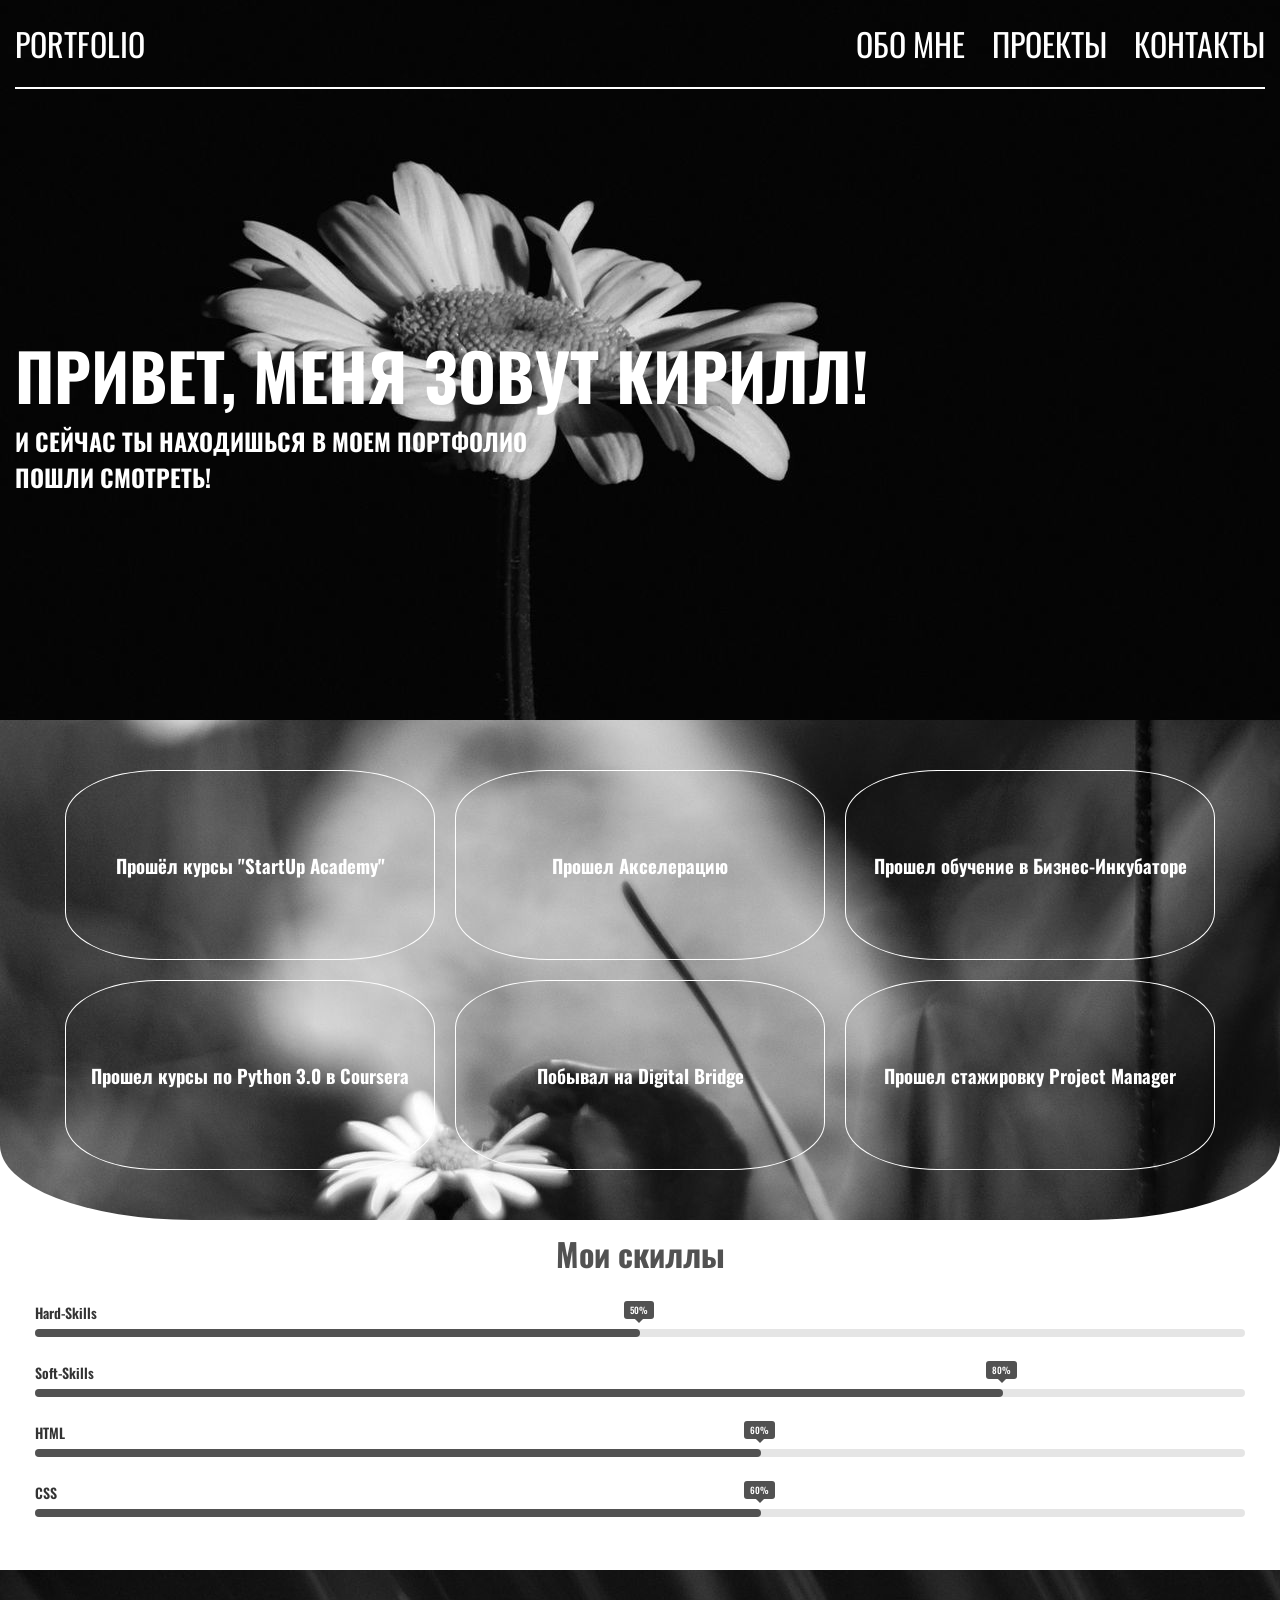
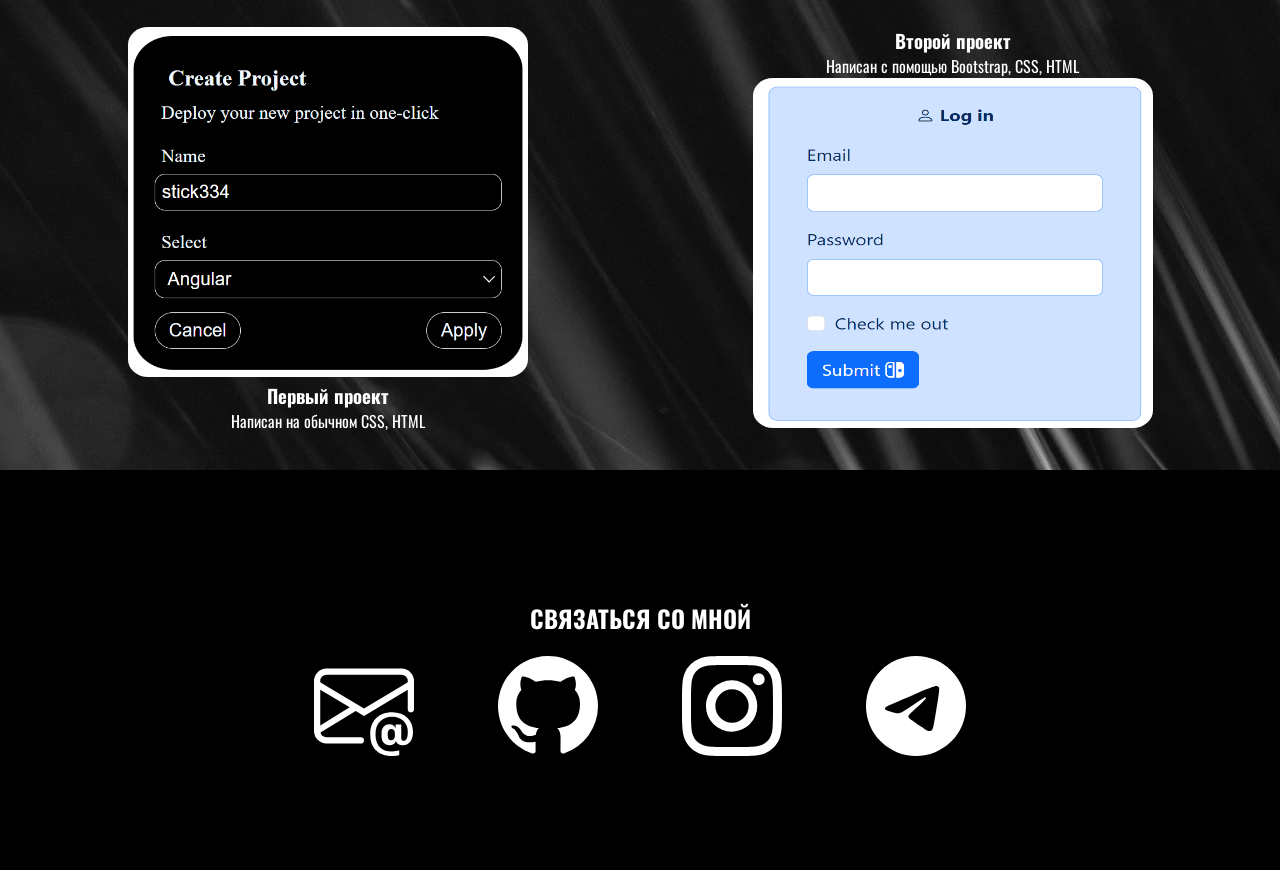
==== main.html @ 011e6771 "Добавление функций" ====
<!DOCTYPE html>
<html lang="en">
<head>
    <meta charset="UTF-8">
    <meta http-equiv="X-UA-Compatible" content="IE=edge">
    <meta name="viewport" content="width=device-width, initial-scale=1.0">
    <title>Portfolio</title>
    <link rel="stylesheet" href="style.css">
    <link rel="preconnect" href="https://fonts.googleapis.com">
    <link rel="preconnect" href="https://fonts.gstatic.com" crossorigin>
    <link href="https://fonts.googleapis.com/css2?family=Oswald:wght@200..700&display=swap" rel="stylesheet">
    <link rel="stylesheet" href="new.scss">
</head>
<body> 
    
    <header class="header">
        <div class="container">
            <div class="nead__inner">
                <div class="__logo">
                    Portfolio
                </div>

                <nav class="nav">
                    <a href="#Cards" class="nav__link">Обо мне</a>
                    <a href="#Portfolio" class="nav__link">Проекты</a>
                    <a href="#contact" class="nav__link">Контакты</a>
                </nav>
            </div>
        </div>
    </header>

    <div class="intro">
        <div class="container">
            <div class="title__text">
                <h2 class="intro__titls">Привет, меня зовут Кирилл!</h2>
                <h2 class="intro__titl">И сейчас ты находишься в моем портфолио</h2>
                <h2 сlass="intro__titles">Пошли смотреть!</h2>
            </div>
            <div class="button__down">
                <div class="button__settings">

                </div>
            </div>
        </div>
    </div>


    <div class="my__information">
        <div class="container" id="Cards">
            <div class="cards__contain">
                <div class="card">
                    <h3> Прошёл курсы "StartUp Academy"</h3>
                </div>
    
                <div class="card">
                    <h3>Прошел Акселерацию</h3>
                </div>
    
                <div class="card">
                    <h3>Прошел обучение в Бизнес-Инкубаторе</h3>
                </div>
                
                <div class="card">
                    <h3>Прошел курсы по Python 3.0 в Coursera</h3>
                </div>
                
                <div class="card">
                    <h3>Побывал на Digital Bridge</h3>
                </div>

                <div class="card">
                    <h3>Прошел стажировку Project Manager</h3>
                </div>
            </div>
        </div>
    </div>

    <div class="progress__bar">
        <div class="container">
            <h1>Мои скиллы</h1>
            <div class="skill-box">
                <span class="title">Hard-Skills</span>
                <div class="skill-bar">
                    <span class="skill-per hard">
                        <span class="tooltip">50%</span>
                    </span>
                </div>
            </div>
            <div class="skill-box">
                <span class="title">Soft-Skills</span>
                <div class="skill-bar">
                    <span class="skill-per soft">
                        <span class="tooltip">80%</span>
                    </span>
                </div>
            </div>
            <div class="skill-box">
                <span class="title">HTML</span>
                <div class="skill-bar">
                    <span class="skill-per html">
                        <span class="tooltip">60%</span>
                    </span>
                </div>
            </div>
            <div class="skill-box">
                <span class="title">CSS</span>
                <div class="skill-bar">
                    <span class="skill-per css">
                        <span class="tooltip">60%</span>
                    </span>
                </div>
            </div>
        </div>
    </div>
    
    <div class="portfolio">
        <div class="container" >
            <div class="container__images" id="Portfolio">
                <div class="images__first">
                    <img src="/images/port11.png" alt="select_project">
                    <h3>Первый проект</h3>
                    <p>Написан на обычном CSS, HTML</p>
                </div>
                
                <div class="images__second">
                    <h3>Второй проект</h3>
                    <p>Написан с помощью Bootstrap, CSS, HTML</p>
                    <img src="/images/port22.png" alt="Log_In_project">
                </div>
            </div>
        </div>
    </div>

    <footer class="end__page">
        <div class="container">
            <div class="contacts__info">
                <h2 class="tit">Связаться со мной</h2>
                <div class="contacts" id="contact">
                    <a href="mailto:kirill123iop@gmail.com "class="social">
                        <svg xmlns="http://www.w3.org/2000/svg" width="16" height="16" fill="currentColor" class="bi bi-envelope-at" viewBox="0 0 16 16">
                        <path d="M2 2a2 2 0 0 0-2 2v8.01A2 2 0 0 0 2 14h5.5a.5.5 0 0 0 0-1H2a1 1 0 0 1-.966-.741l5.64-3.471L8 9.583l7-4.2V8.5a.5.5 0 0 0 1 0V4a2 2 0 0 0-2-2zm3.708 6.208L1 11.105V5.383zM1 4.217V4a1 1 0 0 1 1-1h12a1 1 0 0 1 1 1v.217l-7 4.2z"/>
                        <path d="M14.247 14.269c1.01 0 1.587-.857 1.587-2.025v-.21C15.834 10.43 14.64 9 12.52 9h-.035C10.42 9 9 10.36 9 12.432v.214C9 14.82 10.438 16 12.358 16h.044c.594 0 1.018-.074 1.237-.175v-.73c-.245.11-.673.18-1.18.18h-.044c-1.334 0-2.571-.788-2.571-2.655v-.157c0-1.657 1.058-2.724 2.64-2.724h.04c1.535 0 2.484 1.05 2.484 2.326v.118c0 .975-.324 1.39-.639 1.39-.232 0-.41-.148-.41-.42v-2.19h-.906v.569h-.03c-.084-.298-.368-.63-.954-.63-.778 0-1.259.555-1.259 1.4v.528c0 .892.49 1.434 1.26 1.434.471 0 .896-.227 1.014-.643h.043c.118.42.617.648 1.12.648m-2.453-1.588v-.227c0-.546.227-.791.573-.791.297 0 .572.192.572.708v.367c0 .573-.253.744-.564.744-.354 0-.581-.215-.581-.8Z"/>
                        </svg>
                    </a>
                    <a href="https://github.com/stick344" class="social">
                        <svg xmlns="http://www.w3.org/2000/svg" width="16" height="16" fill="currentColor" class="bi bi-github" viewBox="0 0 16 16">
                            <path d="M8 0C3.58 0 0 3.58 0 8c0 3.54 2.29 6.53 5.47 7.59.4.07.55-.17.55-.38 0-.19-.01-.82-.01-1.49-2.01.37-2.53-.49-2.69-.94-.09-.23-.48-.94-.82-1.13-.28-.15-.68-.52-.01-.53.63-.01 1.08.58 1.23.82.72 1.21 1.87.87 2.33.66.07-.52.28-.87.51-1.07-1.78-.2-3.64-.89-3.64-3.95 0-.87.31-1.59.82-2.15-.08-.2-.36-1.02.08-2.12 0 0 .67-.21 2.2.82.64-.18 1.32-.27 2-.27s1.36.09 2 .27c1.53-1.04 2.2-.82 2.2-.82.44 1.1.16 1.92.08 2.12.51.56.82 1.27.82 2.15 0 3.07-1.87 3.75-3.65 3.95.29.25.54.73.54 1.48 0 1.07-.01 1.93-.01 2.2 0 .21.15.46.55.38A8.01 8.01 0 0 0 16 8c0-4.42-3.58-8-8-8"/>
                        </svg>
                    </a>
                    <a href="https://www.instagram.com/luuvsosaaa/" class="social">
                        <svg xmlns="http://www.w3.org/2000/svg" width="16" height="16" fill="currentColor" class="bi bi-instagram" viewBox="0 0 16 16">
                            <path d="M8 0C5.829 0 5.556.01 4.703.048 3.85.088 3.269.222 2.76.42a3.9 3.9 0 0 0-1.417.923A3.9 3.9 0 0 0 .42 2.76C.222 3.268.087 3.85.048 4.7.01 5.555 0 5.827 0 8.001c0 2.172.01 2.444.048 3.297.04.852.174 1.433.372 1.942.205.526.478.972.923 1.417.444.445.89.719 1.416.923.51.198 1.09.333 1.942.372C5.555 15.99 5.827 16 8 16s2.444-.01 3.298-.048c.851-.04 1.434-.174 1.943-.372a3.9 3.9 0 0 0 1.416-.923c.445-.445.718-.891.923-1.417.197-.509.332-1.09.372-1.942C15.99 10.445 16 10.173 16 8s-.01-2.445-.048-3.299c-.04-.851-.175-1.433-.372-1.941a3.9 3.9 0 0 0-.923-1.417A3.9 3.9 0 0 0 13.24.42c-.51-.198-1.092-.333-1.943-.372C10.443.01 10.172 0 7.998 0zm-.717 1.442h.718c2.136 0 2.389.007 3.232.046.78.035 1.204.166 1.486.275.373.145.64.319.92.599s.453.546.598.92c.11.281.24.705.275 1.485.039.843.047 1.096.047 3.231s-.008 2.389-.047 3.232c-.035.78-.166 1.203-.275 1.485a2.5 2.5 0 0 1-.599.919c-.28.28-.546.453-.92.598-.28.11-.704.24-1.485.276-.843.038-1.096.047-3.232.047s-2.39-.009-3.233-.047c-.78-.036-1.203-.166-1.485-.276a2.5 2.5 0 0 1-.92-.598 2.5 2.5 0 0 1-.6-.92c-.109-.281-.24-.705-.275-1.485-.038-.843-.046-1.096-.046-3.233s.008-2.388.046-3.231c.036-.78.166-1.204.276-1.486.145-.373.319-.64.599-.92s.546-.453.92-.598c.282-.11.705-.24 1.485-.276.738-.034 1.024-.044 2.515-.045zm4.988 1.328a.96.96 0 1 0 0 1.92.96.96 0 0 0 0-1.92m-4.27 1.122a4.109 4.109 0 1 0 0 8.217 4.109 4.109 0 0 0 0-8.217m0 1.441a2.667 2.667 0 1 1 0 5.334 2.667 2.667 0 0 1 0-5.334"/>
                        </svg>
                    </a>
                    <a href="https://t.me/luuuvsosaaa" class="social">
                        <svg xmlns="http://www.w3.org/2000/svg" width="16" height="16" fill="currentColor" class="bi bi-telegram" viewBox="0 0 16 16">
                            <path d="M16 8A8 8 0 1 1 0 8a8 8 0 0 1 16 0M8.287 5.906q-1.168.486-4.666 2.01-.567.225-.595.442c-.03.243.275.339.69.47l.175.055c.408.133.958.288 1.243.294q.39.01.868-.32 3.269-2.206 3.374-2.23c.05-.012.12-.026.166.016s.042.12.037.141c-.03.129-1.227 1.241-1.846 1.817-.193.18-.33.307-.358.336a8 8 0 0 1-.188.186c-.38.366-.664.64.015 1.088.327.216.589.393.85.571.284.194.568.387.936.629q.14.092.27.187c.331.236.63.448.997.414.214-.02.435-.22.547-.82.265-1.417.786-4.486.906-5.751a1.4 1.4 0 0 0-.013-.315.34.34 0 0 0-.114-.217.53.53 0 0 0-.31-.093c-.3.005-.763.166-2.984 1.09"/>
                        </svg>
                    </a>
                </div>
            </div>
        </div>
    </footer>
    <script src="script.js" ></script>
</body>
</html>
---- style.css ----
:root{
    --text-color:white;
    --text-color-second: black;
    --border-color-first: white;
    --border-color-second: black;
    --background-first: white;
    --background-second: black;

}

*{
    margin: 0px 0px 0px 0px;
    padding: 0;
    box-sizing: border-box;
}

body{
    color:var(--text-color);

    margin: 0;
    font-size: 16px;
    font-family: "Oswald", serif;
    scroll-behavior: smooth;
}

html {
    scroll-behavior: smooth;
}

/* Шапка */

.header{
    position: absolute;
    width: 100%;
    height: 100%;
    height: 100px;
    top: 0;
    left: 0;
    z-index: 1000;
    padding: 0 0;
}



.container{
    width: 100%;
    max-width: 1250px;
    margin: 0px auto;
}

.nead__inner{
    display: flex;
    justify-content: space-between;
    align-items: center;

    border-bottom: 2px solid rgb(255, 255, 255);
    
    font-size: 32px;
    text-transform: uppercase;
    padding: 20px 0;

}

.nav{
    text-transform: uppercase;
}

.nav__link{
    margin-left: 20px;
    color: var(--text-color);
    text-decoration: none;
    -webkit-transition: all 0.5s ease;
    transition: all 0.5s ease;
}

.nav__link:first-child{
    margin-left: 0;
}

.nav__link:hover{
    color: var(--text-color); /* Меняем цвет текста */
    -webkit-text-shadow: 2px 2px 2px rgb(155, 155, 155);
    -moz-text-shadow: 2px 2px 2px rgb(155, 155, 155);
    text-shadow: 2px 2px 2px rgb(155, 155, 155);
}

/* Главный экран */

.intro{
    display: flex;
    flex-direction: column;
    justify-content: center;

    border: 0px solid var(--text-color);
    border-top: none;
    border-left: none;

    text-align: none;
    text-transform: uppercase;

    height: 720px;
    padding-top: 100px;

    font-family: "Oswald", serif;

    background: url("/images/snow.jpg") center;
    background-repeat: no-repeat;
}









.btn_str{
    color: var(--text-color-second);
    text-decoration: none;
    border-radius: 50%;
    padding: 5px auto;

}

.intro__titls{
    font-size: 65px;
    font-weight: 500px;
}

/* Информация обо мне */

.my__information{
    position: sticky;
    height: 500px;
    background: url("/images/snowws.jpg");
    border-radius: 0 0 15% 15%;
    background-color:white;
    transition: all 0.2s ease;
}

.my__information:hover{
    text-shadow: 2px 2px 2px rgb(104, 104, 104);
}

.container{
    width: 100%;
    max-width: 1250px;
}

.cards__contain{
    display: grid;
    justify-content: center;
    text-align: center;
    grid-template-columns: repeat(3, 1fr);
    grid-auto-columns: 75px 100px 50px;
    grid-template-rows: repeat(2,1fr);
    height: 500px;
    grid-auto-flow: row;
    gap: 20px;
    padding: 50px;
}

.card{
    display: flex;
    justify-content: center;
    align-items: center;
    padding: 0;
    border: 1px solid white;
    border-radius: 25%;
    cursor: grab;
    -webkit-transition: all 0.5s ease;
    transition: all 0.5s ease;
}

.card:hover{
    color: #eda450; 
    -webkit-text-shadow: 2px 2px 2px rgb(255, 0, 0);
    -moz-text-shadow: 2px 2px 2px rgb(255, 0, 0);
        text-shadow: 2px 2px 2px rgb(255, 0, 0);
}

/*skills */

.progress__bar{
    display: flex;
    justify-content: center;
    height: 350px;
    position: relative;
    background: #fff;
    margin: 0 15px;
    padding: 10px 20px;
    border-radius: 7px;
}

h1{
    color: #525252;
    text-align: center;
}

.progress__bar .skill-box{
    width: 100%;
    margin: 25px 0;
}
.skill-box .title{
    display: block;
    font-size: 14px;
    font-weight: 600;
    color: #333;
}
.skill-box .skill-bar{
    height: 8px;
    width: 100%;
    border-radius: 6px;
    margin-top: 6px;
    background: rgba(0,0,0,0.1);
}
.skill-bar .skill-per{
    position: relative;
    display: block;
    height: 100%;
    width: 90%;
    border-radius: 6px;
    background: #525252;
    animation: progress 0.4s ease-in-out forwards;
    opacity: 0;
}
.skill-per.soft{
    width: 80%;
    animation-delay: 0.1s;
}
.skill-per.css{
    width: 60%;
    animation-delay: 0.1s;
}
.skill-per.html{
    width: 60%;
    animation-delay: 0.2s;
}
.skill-per.hard{
    width: 50%;
    animation-delay: 0.3s;
}
@keyframes progress {
    0%{
        width: 0;
        opacity: 1;
    }
    100%{
        opacity: 1;
    }
}
.skill-per .tooltip{
    position: absolute;
    right: -14px;
    top: -28px;
    font-size: 9px;
    font-weight: 500;
    color: #fff;
    padding: 2px 6px;
    border-radius: 3px;
    background: #525252 ;
    z-index: 1;
}
.tooltip::before{
    content: '';
    position: absolute;
    left: 50%;
    bottom: -2px;
    height: 10px;
    width: 10px;
    z-index: -1;
    background-color: #4f4f4f;
    transform: translateX(-50%) rotate(45deg);
}

/* Портфолио */

.portfolio{
    display: flex;
    justify-content: center;
    align-items: center;
    background-color:var(--background-first);
    background:url("/images/ross.jpg");
    color: var(--text-color);
    height: 500px;
}


.container__images{
    display: grid;
    justify-content: center;
    text-align: center;
    grid-template-columns: repeat(2, 1fr);
    grid-auto-columns: 75px 100px 50px;
    grid-template-rows: repeat(1,1fr);  
    padding: 0px auto;
    border-color: 1px solid var(--border-color-first);
}

.container__images:first-child{
    margin-top: 20px;
}

.images__first{
    border-color: 1px solid white;
}

.images__second{
    border-color: 1px solid var(--border-color-first);
}

img{
    height: 350px;
    width: 400px;
    border-radius: 5%;
}

/* Footer */



.end__page{
    display: flex;
    justify-content: center;
    align-items: center;
    text-align: center;
    height: 400px;
    background-color: var(--background-second);
}

.tit{
    margin: 20px;
    text-transform: uppercase;
}



a{
    text-decoration: none;
    color: white;
}
svg{
    height: 100px;
    width: 100px;
    
}
svg:hover{
    color: #525252;
    transition: all .2s ease-out;
}

.social{
    max-width: 500px;
    max-height: 500px;
    padding: 20px;
    margin: 20px;
}
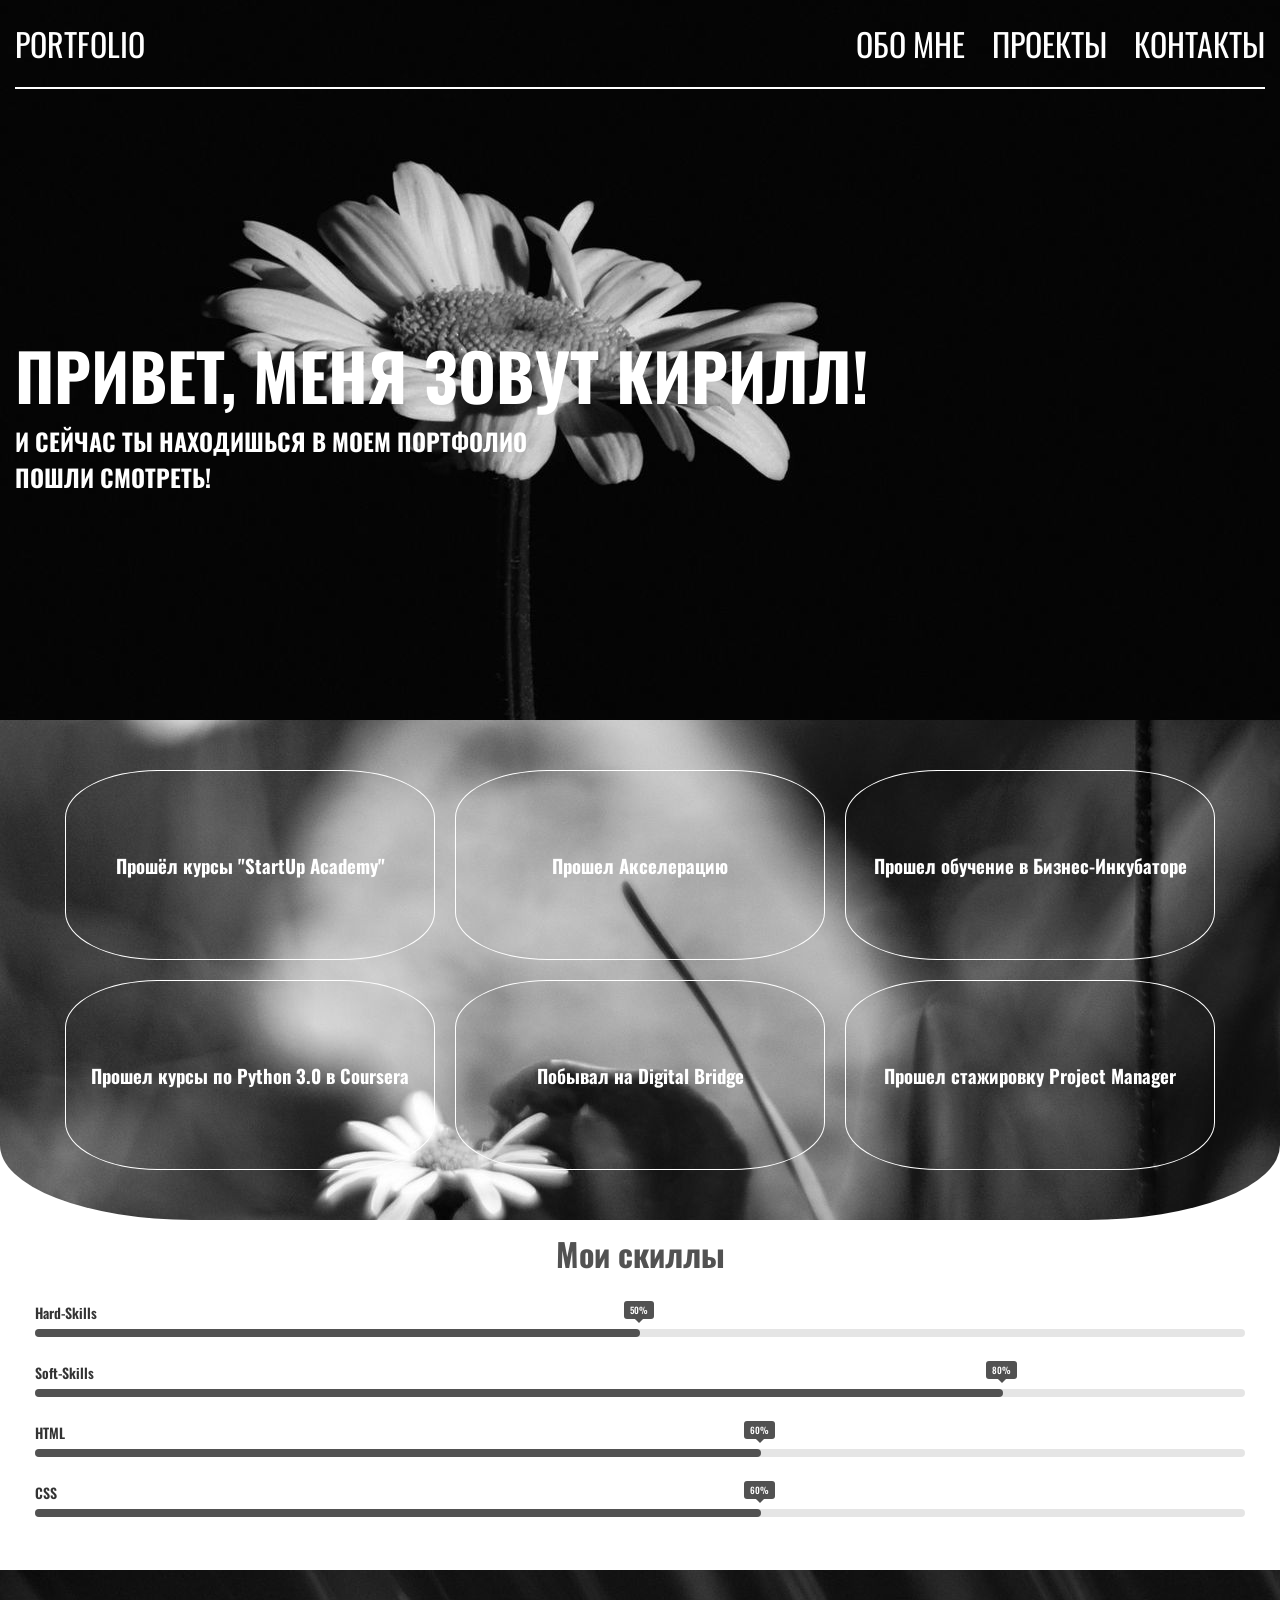
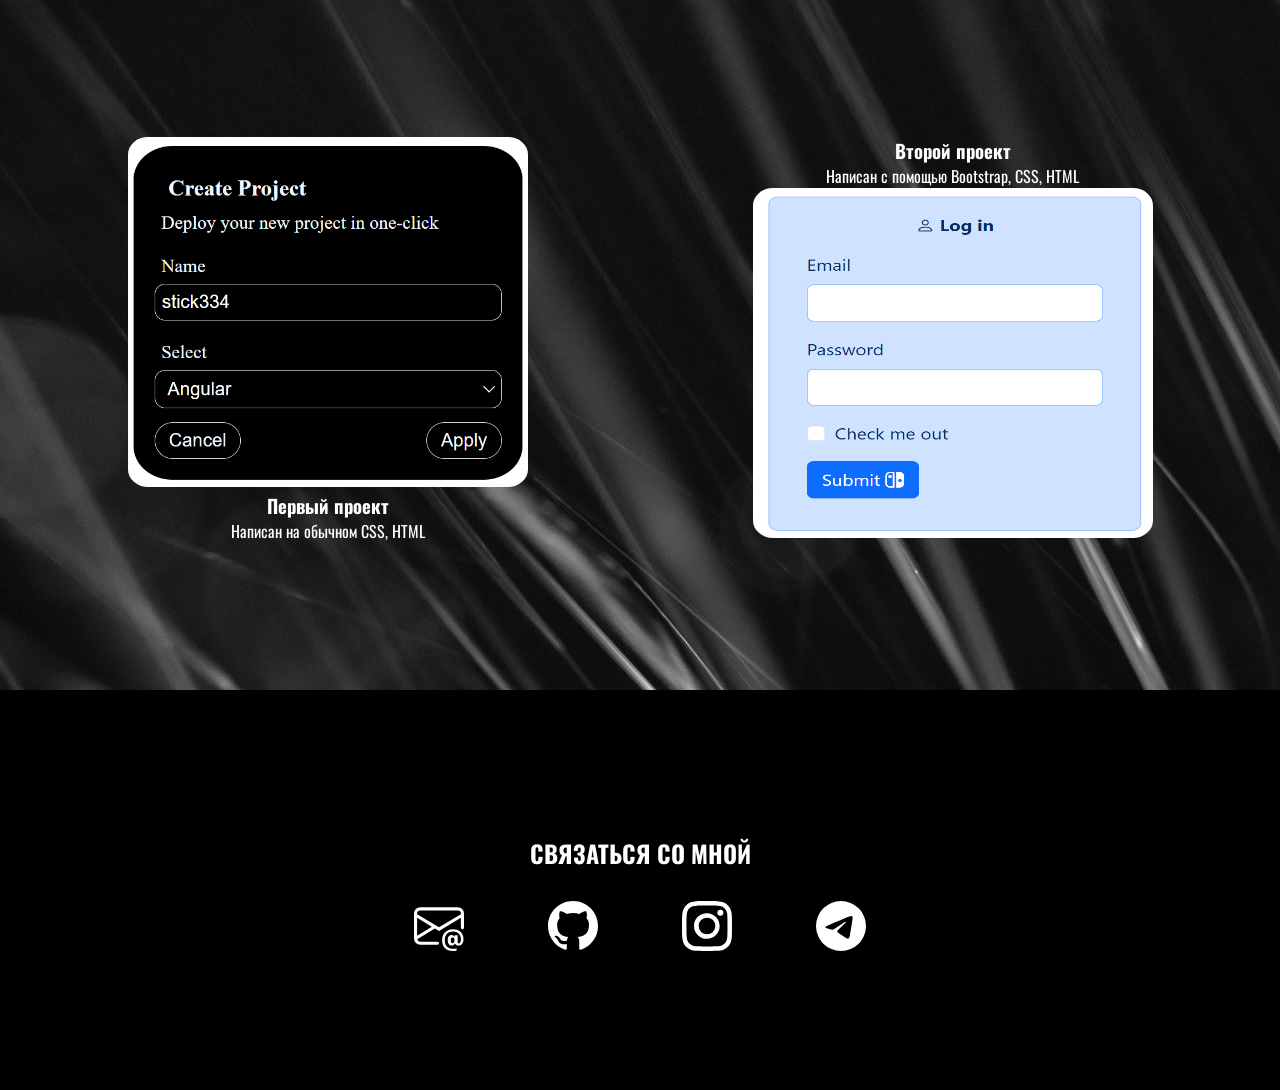
==== commit a1d61a01: "Изменение размера иконок" ====
--- a/main.html
+++ b/main.html
@@ -23,7 +23,7 @@
                 <nav class="nav">
                     <a href="#Cards" class="nav__link">Обо мне</a>
                     <a href="#Portfolio" class="nav__link">Проекты</a>
-                    <a href="#contact" class="nav__link">Контакты</a>
+                    <a href="#contact   " class="nav__link">Контакты</a>
                 </nav>
             </div>
         </div>
--- a/style.css
+++ b/style.css
@@ -283,7 +283,7 @@
     background-color:var(--background-first);
     background:url("/images/ross.jpg");
     color: var(--text-color);
-    height: 500px;
+    height: 720px;
 }
 
 
@@ -341,8 +341,8 @@
     color: white;
 }
 svg{
-    height: 100px;
-    width: 100px;
+    height: 70px;
+    width: 50px;
     
 }
 svg:hover{
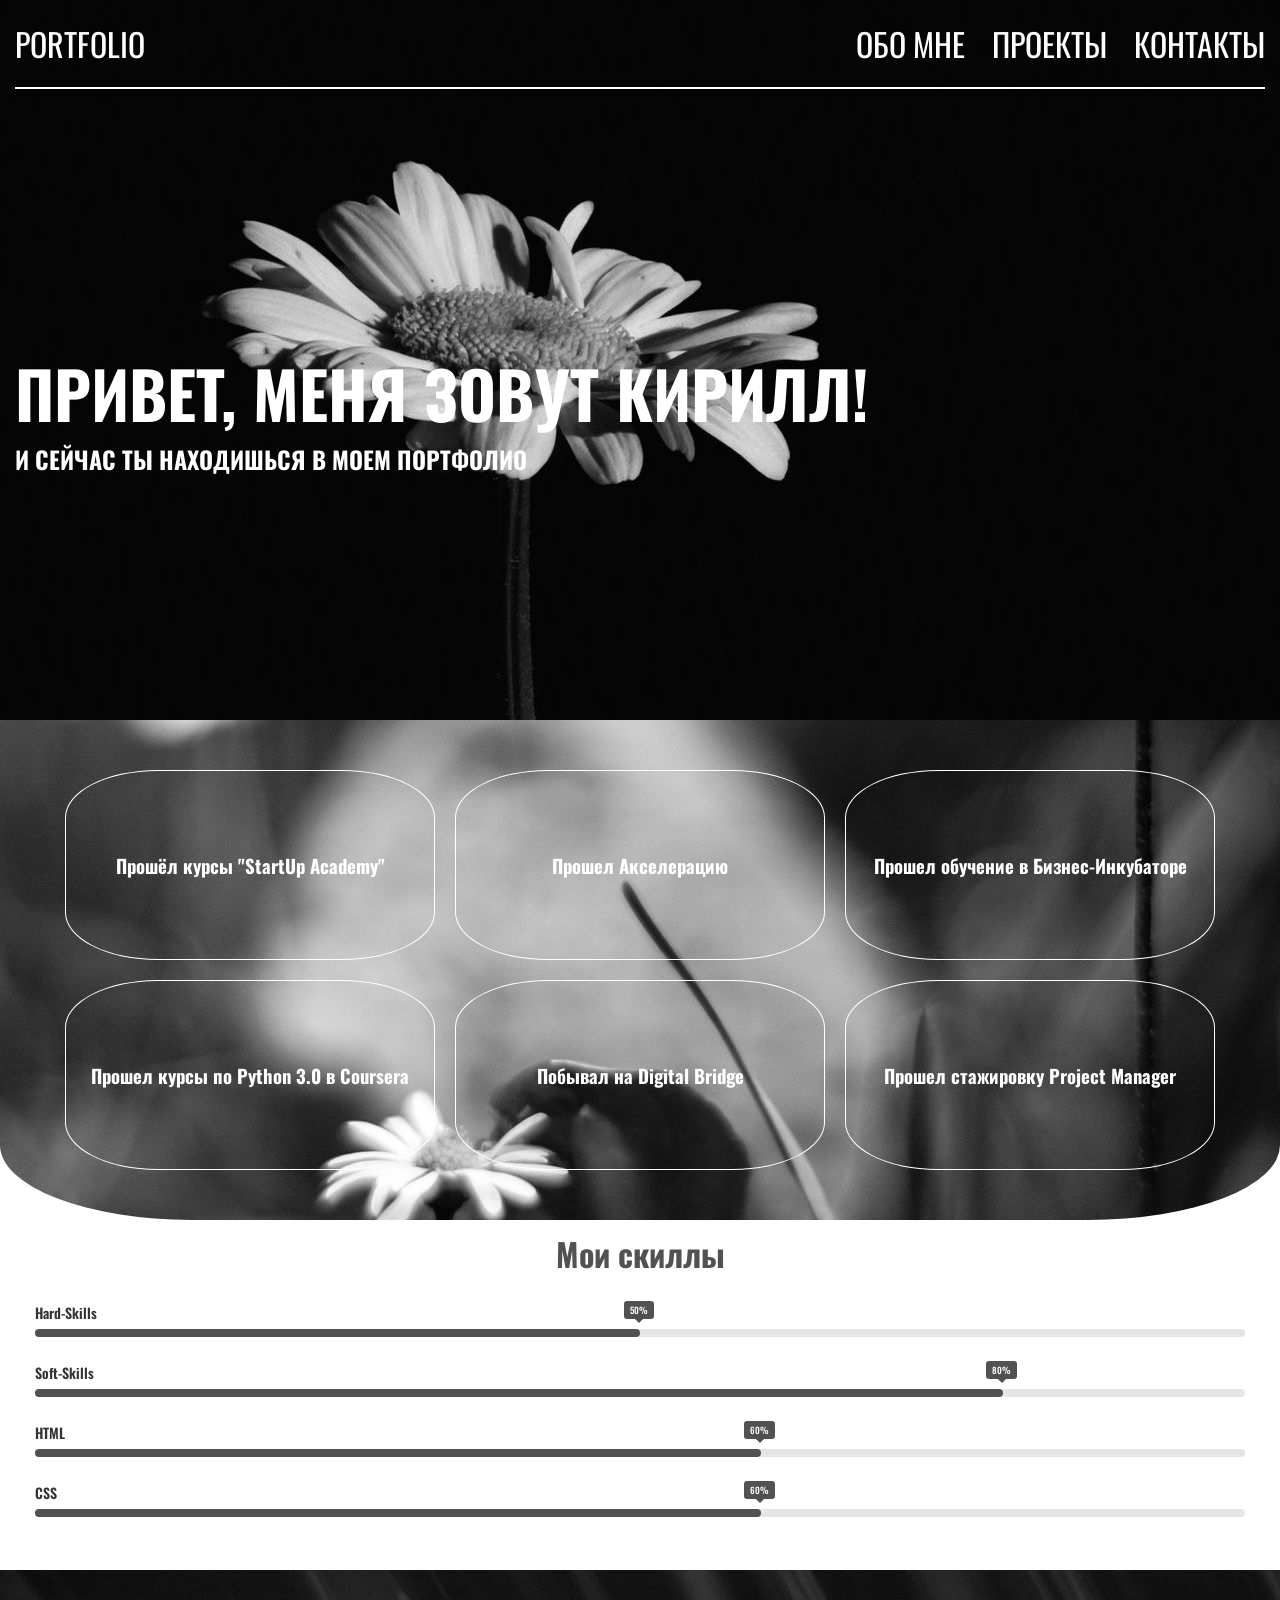
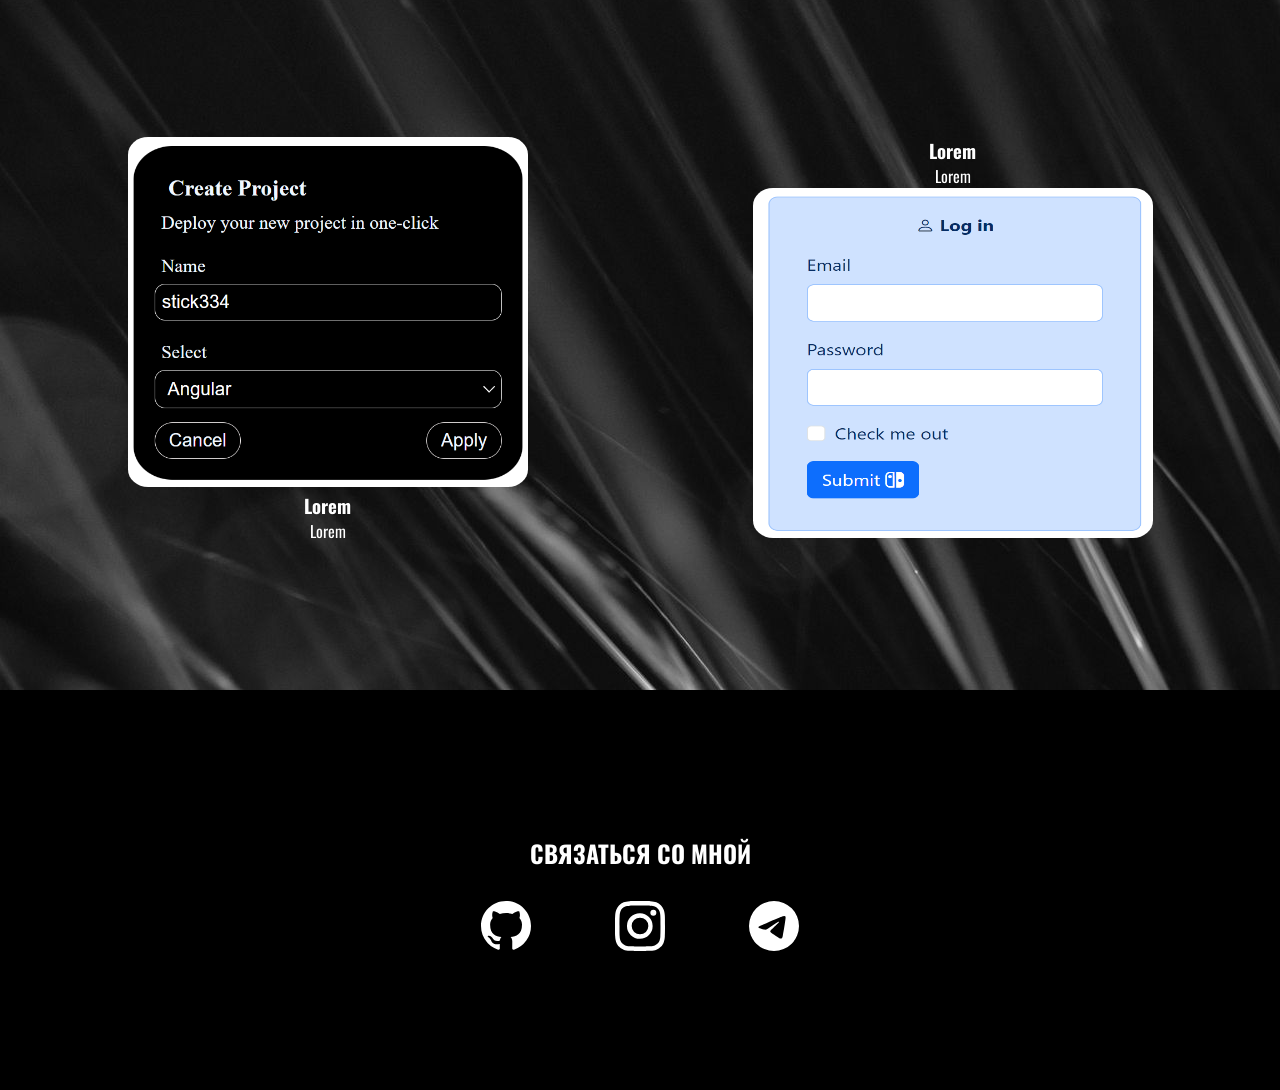
==== commit 3ba82d9f: "Изменение в картинках" ====
--- a/main.html
+++ b/main.html
@@ -34,7 +34,6 @@
             <div class="title__text">
                 <h2 class="intro__titls">Привет, меня зовут Кирилл!</h2>
                 <h2 class="intro__titl">И сейчас ты находишься в моем портфолио</h2>
-                <h2 сlass="intro__titles">Пошли смотреть!</h2>
             </div>
             <div class="button__down">
                 <div class="button__settings">
@@ -113,18 +112,18 @@
         </div>
     </div>
     
-    <div class="portfolio">
+    <div class="portfolio"id="Portfolio">
         <div class="container" >
-            <div class="container__images" id="Portfolio">
+            <div class="container__images" ">
                 <div class="images__first">
                     <img src="/images/port11.png" alt="select_project">
-                    <h3>Первый проект</h3>
-                    <p>Написан на обычном CSS, HTML</p>
+                    <h3>Lorem</h3>
+                    <p>Lorem</p>
                 </div>
                 
                 <div class="images__second">
-                    <h3>Второй проект</h3>
-                    <p>Написан с помощью Bootstrap, CSS, HTML</p>
+                    <h3>Lorem</h3>
+                    <p>Lorem</p>
                     <img src="/images/port22.png" alt="Log_In_project">
                 </div>
             </div>
@@ -136,12 +135,6 @@
             <div class="contacts__info">
                 <h2 class="tit">Связаться со мной</h2>
                 <div class="contacts" id="contact">
-                    <a href="mailto:kirill123iop@gmail.com "class="social">
-                        <svg xmlns="http://www.w3.org/2000/svg" width="16" height="16" fill="currentColor" class="bi bi-envelope-at" viewBox="0 0 16 16">
-                        <path d="M2 2a2 2 0 0 0-2 2v8.01A2 2 0 0 0 2 14h5.5a.5.5 0 0 0 0-1H2a1 1 0 0 1-.966-.741l5.64-3.471L8 9.583l7-4.2V8.5a.5.5 0 0 0 1 0V4a2 2 0 0 0-2-2zm3.708 6.208L1 11.105V5.383zM1 4.217V4a1 1 0 0 1 1-1h12a1 1 0 0 1 1 1v.217l-7 4.2z"/>
-                        <path d="M14.247 14.269c1.01 0 1.587-.857 1.587-2.025v-.21C15.834 10.43 14.64 9 12.52 9h-.035C10.42 9 9 10.36 9 12.432v.214C9 14.82 10.438 16 12.358 16h.044c.594 0 1.018-.074 1.237-.175v-.73c-.245.11-.673.18-1.18.18h-.044c-1.334 0-2.571-.788-2.571-2.655v-.157c0-1.657 1.058-2.724 2.64-2.724h.04c1.535 0 2.484 1.05 2.484 2.326v.118c0 .975-.324 1.39-.639 1.39-.232 0-.41-.148-.41-.42v-2.19h-.906v.569h-.03c-.084-.298-.368-.63-.954-.63-.778 0-1.259.555-1.259 1.4v.528c0 .892.49 1.434 1.26 1.434.471 0 .896-.227 1.014-.643h.043c.118.42.617.648 1.12.648m-2.453-1.588v-.227c0-.546.227-.791.573-.791.297 0 .572.192.572.708v.367c0 .573-.253.744-.564.744-.354 0-.581-.215-.581-.8Z"/>
-                        </svg>
-                    </a>
                     <a href="https://github.com/stick344" class="social">
                         <svg xmlns="http://www.w3.org/2000/svg" width="16" height="16" fill="currentColor" class="bi bi-github" viewBox="0 0 16 16">
                             <path d="M8 0C3.58 0 0 3.58 0 8c0 3.54 2.29 6.53 5.47 7.59.4.07.55-.17.55-.38 0-.19-.01-.82-.01-1.49-2.01.37-2.53-.49-2.69-.94-.09-.23-.48-.94-.82-1.13-.28-.15-.68-.52-.01-.53.63-.01 1.08.58 1.23.82.72 1.21 1.87.87 2.33.66.07-.52.28-.87.51-1.07-1.78-.2-3.64-.89-3.64-3.95 0-.87.31-1.59.82-2.15-.08-.2-.36-1.02.08-2.12 0 0 .67-.21 2.2.82.64-.18 1.32-.27 2-.27s1.36.09 2 .27c1.53-1.04 2.2-.82 2.2-.82.44 1.1.16 1.92.08 2.12.51.56.82 1.27.82 2.15 0 3.07-1.87 3.75-3.65 3.95.29.25.54.73.54 1.48 0 1.07-.01 1.93-.01 2.2 0 .21.15.46.55.38A8.01 8.01 0 0 0 16 8c0-4.42-3.58-8-8-8"/>
--- a/style.css
+++ b/style.css
@@ -115,13 +115,13 @@
 
 
 
-.btn_str{
+/* .btn_str{
     color: var(--text-color-second);
     text-decoration: none;
     border-radius: 50%;
     padding: 5px auto;
 
-}
+} */
 
 .intro__titls{
     font-size: 65px;
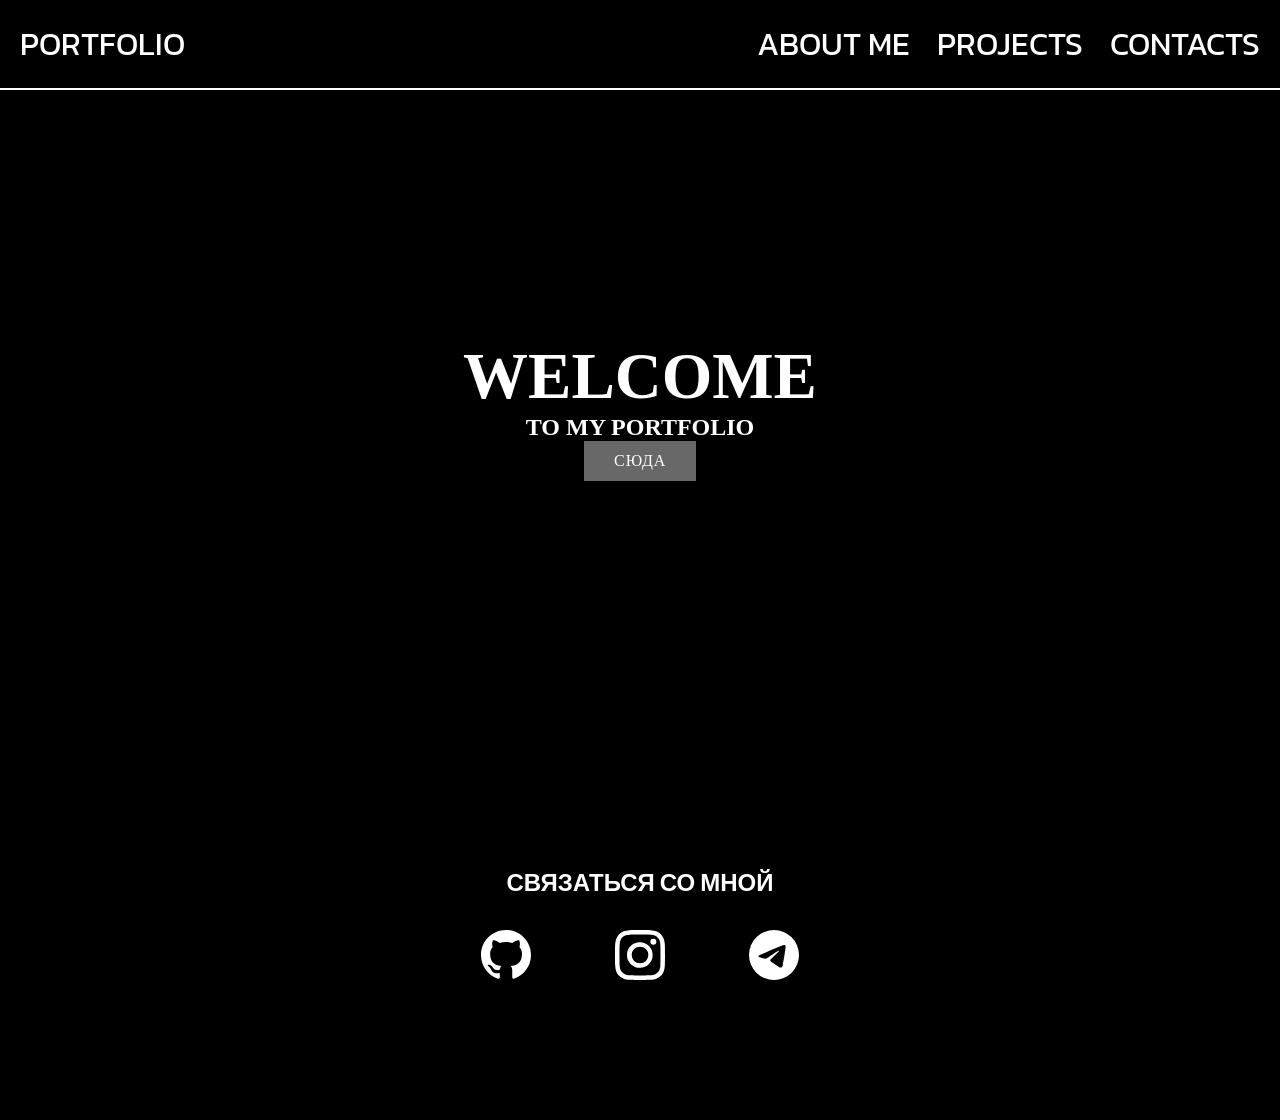
==== commit 28af3f8c: "Капитальная переделка проекта" ====
--- a/main.html
+++ b/main.html
@@ -4,16 +4,16 @@
     <meta charset="UTF-8">
     <meta http-equiv="X-UA-Compatible" content="IE=edge">
     <meta name="viewport" content="width=device-width, initial-scale=1.0">
-    <title>Portfolio</title>
+    <title>Portfolio</title>    
     <link rel="stylesheet" href="style.css">
+    <link rel="stylesheet" href="button.css">
+    <!-- Secular -->
     <link rel="preconnect" href="https://fonts.googleapis.com">
     <link rel="preconnect" href="https://fonts.gstatic.com" crossorigin>
-    <link href="https://fonts.googleapis.com/css2?family=Oswald:wght@200..700&display=swap" rel="stylesheet">
-    <link rel="stylesheet" href="new.scss">
-</head>
+    <link href="https://fonts.googleapis.com/css2?family=Kanit:ital,wght@0,100;0,200;0,300;0,400;0,500;0,600;0,700;0,800;0,900;1,100;1,200;1,300;1,400;1,500;1,600;1,700;1,800;1,900&family=Secular+One&display=swap" rel="stylesheet">
 <body> 
     
-    <header class="header">
+    <header class="header" class="header">
         <div class="container">
             <div class="nead__inner">
                 <div class="__logo">
@@ -21,9 +21,9 @@
                 </div>
 
                 <nav class="nav">
-                    <a href="#Cards" class="nav__link">Обо мне</a>
-                    <a href="#Portfolio" class="nav__link">Проекты</a>
-                    <a href="#contact   " class="nav__link">Контакты</a>
+                    <a href="#Cards" class="nav__link">About me</a>
+                    <a href="#Portfolio" class="nav__link">Projects</a>
+                    <a href="#contact   " class="nav__link">Contacts</a>
                 </nav>
             </div>
         </div>
@@ -32,100 +32,17 @@
     <div class="intro">
         <div class="container">
             <div class="title__text">
-                <h2 class="intro__titls">Привет, меня зовут Кирилл!</h2>
-                <h2 class="intro__titl">И сейчас ты находишься в моем портфолио</h2>
-            </div>
-            <div class="button__down">
-                <div class="button__settings">
-
-                </div>
+                <h2 class="intro__titls">Welcome</h2>
+                <h2 class="intro__titl">to my Portfolio</h2>
+                <a href="#" class="btn-flip" data-back="И вниз" data-front="Cюда"></a>
             </div>
         </div>
     </div>
 
-
-    <div class="my__information">
-        <div class="container" id="Cards">
-            <div class="cards__contain">
-                <div class="card">
-                    <h3> Прошёл курсы "StartUp Academy"</h3>
-                </div>
-    
-                <div class="card">
-                    <h3>Прошел Акселерацию</h3>
-                </div>
-    
-                <div class="card">
-                    <h3>Прошел обучение в Бизнес-Инкубаторе</h3>
-                </div>
+    <div class="information">
+        <div class="container">
+            <div class="info__blocks">
                 
-                <div class="card">
-                    <h3>Прошел курсы по Python 3.0 в Coursera</h3>
-                </div>
-                
-                <div class="card">
-                    <h3>Побывал на Digital Bridge</h3>
-                </div>
-
-                <div class="card">
-                    <h3>Прошел стажировку Project Manager</h3>
-                </div>
-            </div>
-        </div>
-    </div>
-
-    <div class="progress__bar">
-        <div class="container">
-            <h1>Мои скиллы</h1>
-            <div class="skill-box">
-                <span class="title">Hard-Skills</span>
-                <div class="skill-bar">
-                    <span class="skill-per hard">
-                        <span class="tooltip">50%</span>
-                    </span>
-                </div>
-            </div>
-            <div class="skill-box">
-                <span class="title">Soft-Skills</span>
-                <div class="skill-bar">
-                    <span class="skill-per soft">
-                        <span class="tooltip">80%</span>
-                    </span>
-                </div>
-            </div>
-            <div class="skill-box">
-                <span class="title">HTML</span>
-                <div class="skill-bar">
-                    <span class="skill-per html">
-                        <span class="tooltip">60%</span>
-                    </span>
-                </div>
-            </div>
-            <div class="skill-box">
-                <span class="title">CSS</span>
-                <div class="skill-bar">
-                    <span class="skill-per css">
-                        <span class="tooltip">60%</span>
-                    </span>
-                </div>
-            </div>
-        </div>
-    </div>
-    
-    <div class="portfolio"id="Portfolio">
-        <div class="container" >
-            <div class="container__images" ">
-                <div class="images__first">
-                    <img src="/images/port11.png" alt="select_project">
-                    <h3>Lorem</h3>
-                    <p>Lorem</p>
-                </div>
-                
-                <div class="images__second">
-                    <h3>Lorem</h3>
-                    <p>Lorem</p>
-                    <img src="/images/port22.png" alt="Log_In_project">
-                </div>
             </div>
         </div>
     </div>
--- a/style.css
+++ b/style.css
@@ -13,14 +13,12 @@
     padding: 0;
     box-sizing: border-box;
 }
-
 body{
     color:var(--text-color);
-
     margin: 0;
-    font-size: 16px;
-    font-family: "Oswald", serif;
+    font-family: "Kanit", sans-serif;
     scroll-behavior: smooth;
+    background-color: black;
 }
 
 html {
@@ -30,7 +28,7 @@
 /* Шапка */
 
 .header{
-    position: absolute;
+    position: fixed;
     width: 100%;
     height: 100%;
     height: 100px;
@@ -40,24 +38,31 @@
     padding: 0 0;
 }
 
+header::before{
+    background-color:;
+    backdrop-filter: blur(10px);
+}
+
 
 
 .container{
     width: 100%;
-    max-width: 1250px;
+    max-width: 1280px;
     margin: 0px auto;
 }
+
+
 
 .nead__inner{
     display: flex;
     justify-content: space-between;
     align-items: center;
-
+    backdrop-filter: blur(10px);
     border-bottom: 2px solid rgb(255, 255, 255);
     
     font-size: 32px;
     text-transform: uppercase;
-    padding: 20px 0;
+    padding: 20px 20px;
 
 }
 
@@ -80,7 +85,7 @@
 .nav__link:hover{
     color: var(--text-color); /* Меняем цвет текста */
     -webkit-text-shadow: 2px 2px 2px rgb(155, 155, 155);
-    -moz-text-shadow: 2px 2px 2px rgb(155, 155, 155);
+    -moz-text-shadow: 2px 2px 2px #9b9b9b;
     text-shadow: 2px 2px 2px rgb(155, 155, 155);
 }
 
@@ -90,231 +95,29 @@
     display: flex;
     flex-direction: column;
     justify-content: center;
-
     border: 0px solid var(--text-color);
     border-top: none;
     border-left: none;
-
-    text-align: none;
+    text-align: center;
     text-transform: uppercase;
-
     height: 720px;
     padding-top: 100px;
+    font-family: "Oswald", serif;
+}
 
-    font-family: "Oswald", serif;
+.intro__titls{
+    font-size: 65px;
+    font-weight: 500px;
+}
 
-    background: url("/images/snow.jpg") center;
-    background-repeat: no-repeat;
+.title__text{
+    text-transform: uppercase;
 }
 
 
 
 
 
-
-
-
-
-/* .btn_str{
-    color: var(--text-color-second);
-    text-decoration: none;
-    border-radius: 50%;
-    padding: 5px auto;
-
-} */
-
-.intro__titls{
-    font-size: 65px;
-    font-weight: 500px;
-}
-
-/* Информация обо мне */
-
-.my__information{
-    position: sticky;
-    height: 500px;
-    background: url("/images/snowws.jpg");
-    border-radius: 0 0 15% 15%;
-    background-color:white;
-    transition: all 0.2s ease;
-}
-
-.my__information:hover{
-    text-shadow: 2px 2px 2px rgb(104, 104, 104);
-}
-
-.container{
-    width: 100%;
-    max-width: 1250px;
-}
-
-.cards__contain{
-    display: grid;
-    justify-content: center;
-    text-align: center;
-    grid-template-columns: repeat(3, 1fr);
-    grid-auto-columns: 75px 100px 50px;
-    grid-template-rows: repeat(2,1fr);
-    height: 500px;
-    grid-auto-flow: row;
-    gap: 20px;
-    padding: 50px;
-}
-
-.card{
-    display: flex;
-    justify-content: center;
-    align-items: center;
-    padding: 0;
-    border: 1px solid white;
-    border-radius: 25%;
-    cursor: grab;
-    -webkit-transition: all 0.5s ease;
-    transition: all 0.5s ease;
-}
-
-.card:hover{
-    color: #eda450; 
-    -webkit-text-shadow: 2px 2px 2px rgb(255, 0, 0);
-    -moz-text-shadow: 2px 2px 2px rgb(255, 0, 0);
-        text-shadow: 2px 2px 2px rgb(255, 0, 0);
-}
-
-/*skills */
-
-.progress__bar{
-    display: flex;
-    justify-content: center;
-    height: 350px;
-    position: relative;
-    background: #fff;
-    margin: 0 15px;
-    padding: 10px 20px;
-    border-radius: 7px;
-}
-
-h1{
-    color: #525252;
-    text-align: center;
-}
-
-.progress__bar .skill-box{
-    width: 100%;
-    margin: 25px 0;
-}
-.skill-box .title{
-    display: block;
-    font-size: 14px;
-    font-weight: 600;
-    color: #333;
-}
-.skill-box .skill-bar{
-    height: 8px;
-    width: 100%;
-    border-radius: 6px;
-    margin-top: 6px;
-    background: rgba(0,0,0,0.1);
-}
-.skill-bar .skill-per{
-    position: relative;
-    display: block;
-    height: 100%;
-    width: 90%;
-    border-radius: 6px;
-    background: #525252;
-    animation: progress 0.4s ease-in-out forwards;
-    opacity: 0;
-}
-.skill-per.soft{
-    width: 80%;
-    animation-delay: 0.1s;
-}
-.skill-per.css{
-    width: 60%;
-    animation-delay: 0.1s;
-}
-.skill-per.html{
-    width: 60%;
-    animation-delay: 0.2s;
-}
-.skill-per.hard{
-    width: 50%;
-    animation-delay: 0.3s;
-}
-@keyframes progress {
-    0%{
-        width: 0;
-        opacity: 1;
-    }
-    100%{
-        opacity: 1;
-    }
-}
-.skill-per .tooltip{
-    position: absolute;
-    right: -14px;
-    top: -28px;
-    font-size: 9px;
-    font-weight: 500;
-    color: #fff;
-    padding: 2px 6px;
-    border-radius: 3px;
-    background: #525252 ;
-    z-index: 1;
-}
-.tooltip::before{
-    content: '';
-    position: absolute;
-    left: 50%;
-    bottom: -2px;
-    height: 10px;
-    width: 10px;
-    z-index: -1;
-    background-color: #4f4f4f;
-    transform: translateX(-50%) rotate(45deg);
-}
-
-/* Портфолио */
-
-.portfolio{
-    display: flex;
-    justify-content: center;
-    align-items: center;
-    background-color:var(--background-first);
-    background:url("/images/ross.jpg");
-    color: var(--text-color);
-    height: 720px;
-}
-
-
-.container__images{
-    display: grid;
-    justify-content: center;
-    text-align: center;
-    grid-template-columns: repeat(2, 1fr);
-    grid-auto-columns: 75px 100px 50px;
-    grid-template-rows: repeat(1,1fr);  
-    padding: 0px auto;
-    border-color: 1px solid var(--border-color-first);
-}
-
-.container__images:first-child{
-    margin-top: 20px;
-}
-
-.images__first{
-    border-color: 1px solid white;
-}
-
-.images__second{
-    border-color: 1px solid var(--border-color-first);
-}
-
-img{
-    height: 350px;
-    width: 400px;
-    border-radius: 5%;
-}
 
 /* Footer */
 
--- a/button.css
+++ b/button.css
@@ -0,0 +1,48 @@
+.btn-flip {
+  opacity: 1;
+  outline: 0;
+  color: #fff;
+  line-height: 40px;
+  position: relative;
+  text-align: center;
+  letter-spacing: 1px;
+  display: inline-block;
+  text-decoration: none;
+  font-family: "Open Sans";
+  text-transform: uppercase;
+}
+.btn-flip:hover:after {
+  opacity: 1;
+  transform: translateY(0) rotateX(0);
+}
+.btn-flip:hover:before {
+  opacity: 0;
+  transform: translateY(50%) rotateX(90deg);
+}
+.btn-flip:after {
+  top: 0;
+  left: 0;
+  opacity: 0;
+  width: 100%;
+  color: #ffffff;
+  display: block;
+  transition: 0.5s;
+  position: absolute;
+  background: #686868;
+  content: attr(data-back);
+  transform: translateY(-50%) rotateX(90deg);
+}
+.btn-flip:before {
+  top: 0;
+  left: 0;
+  opacity: 1;
+  color: #ffffff;
+  display: block;
+  padding: 0 30px;
+  line-height: 40px;
+  transition: 0.5s;
+  position: relative;
+  background: #686868;
+  content: attr(data-front);
+  transform: translateY(0) rotateX(0);
+}/*# sourceMappingURL=button.css.map */
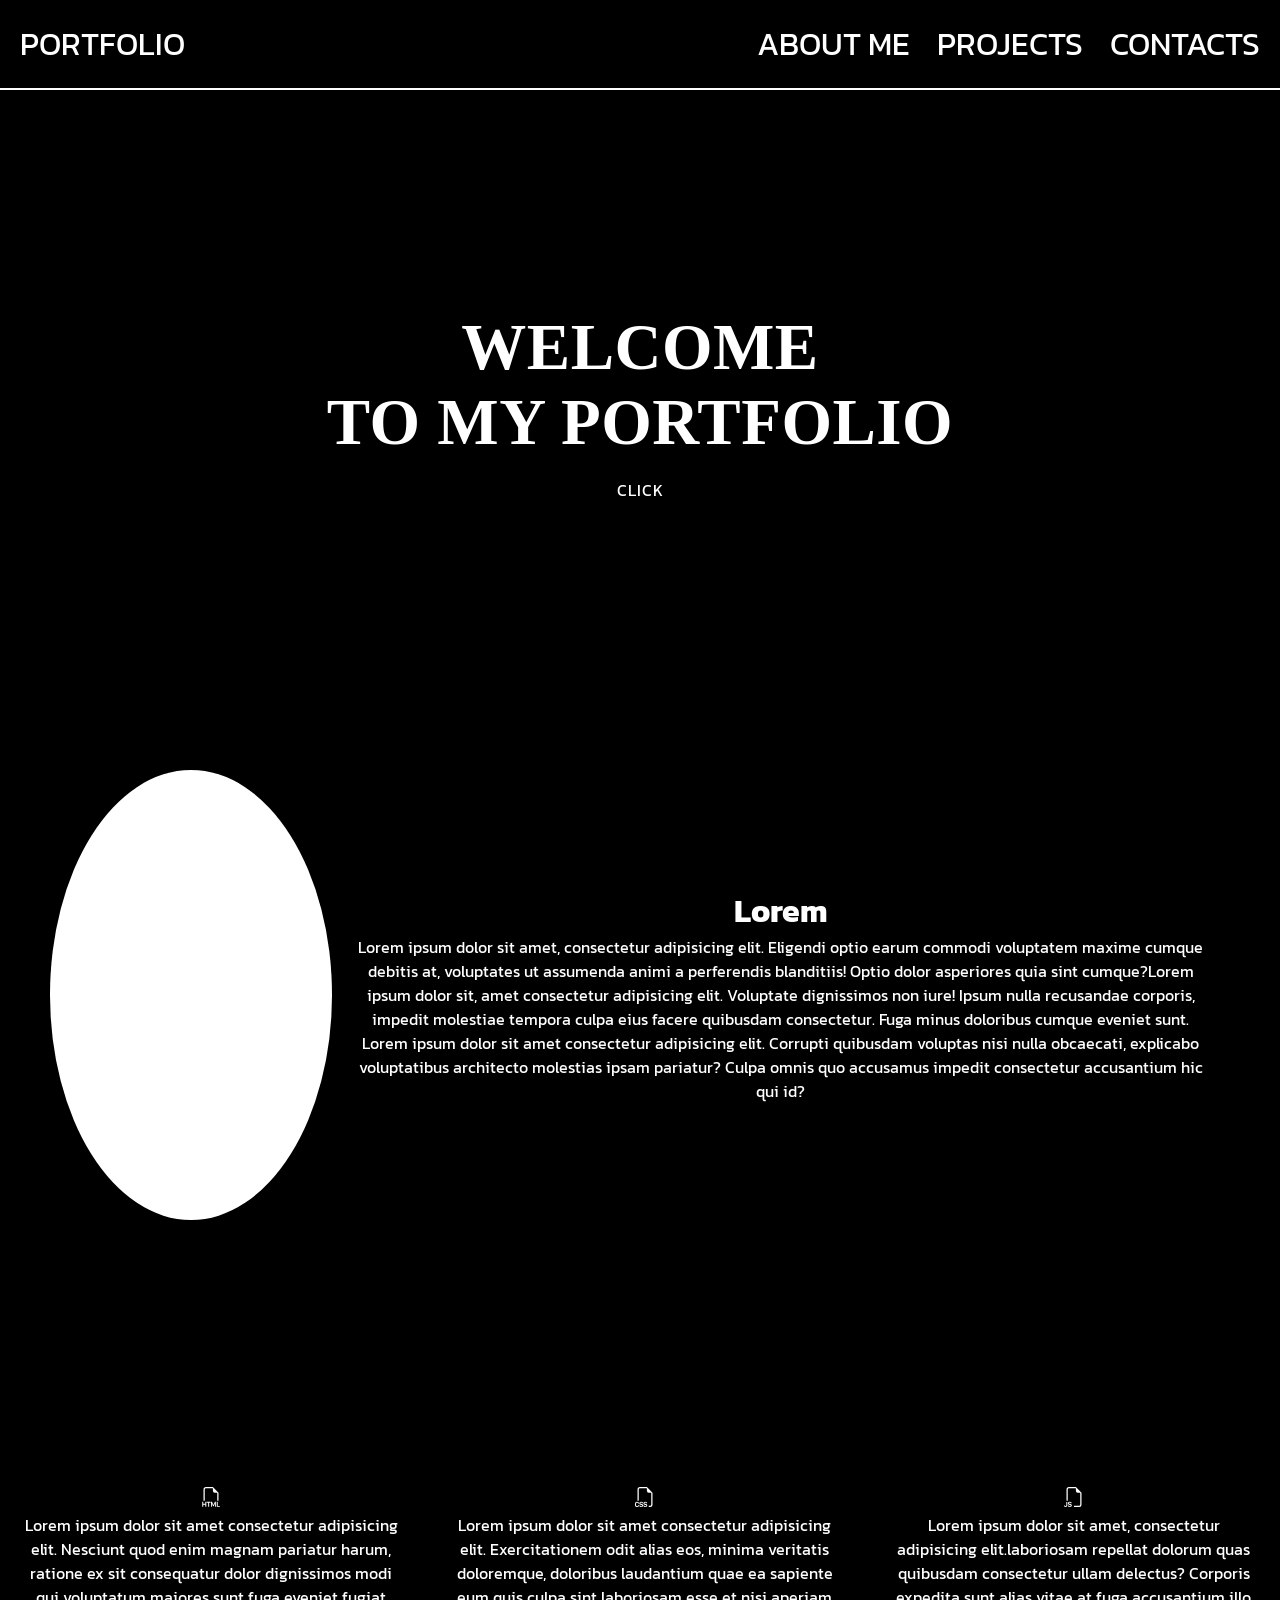
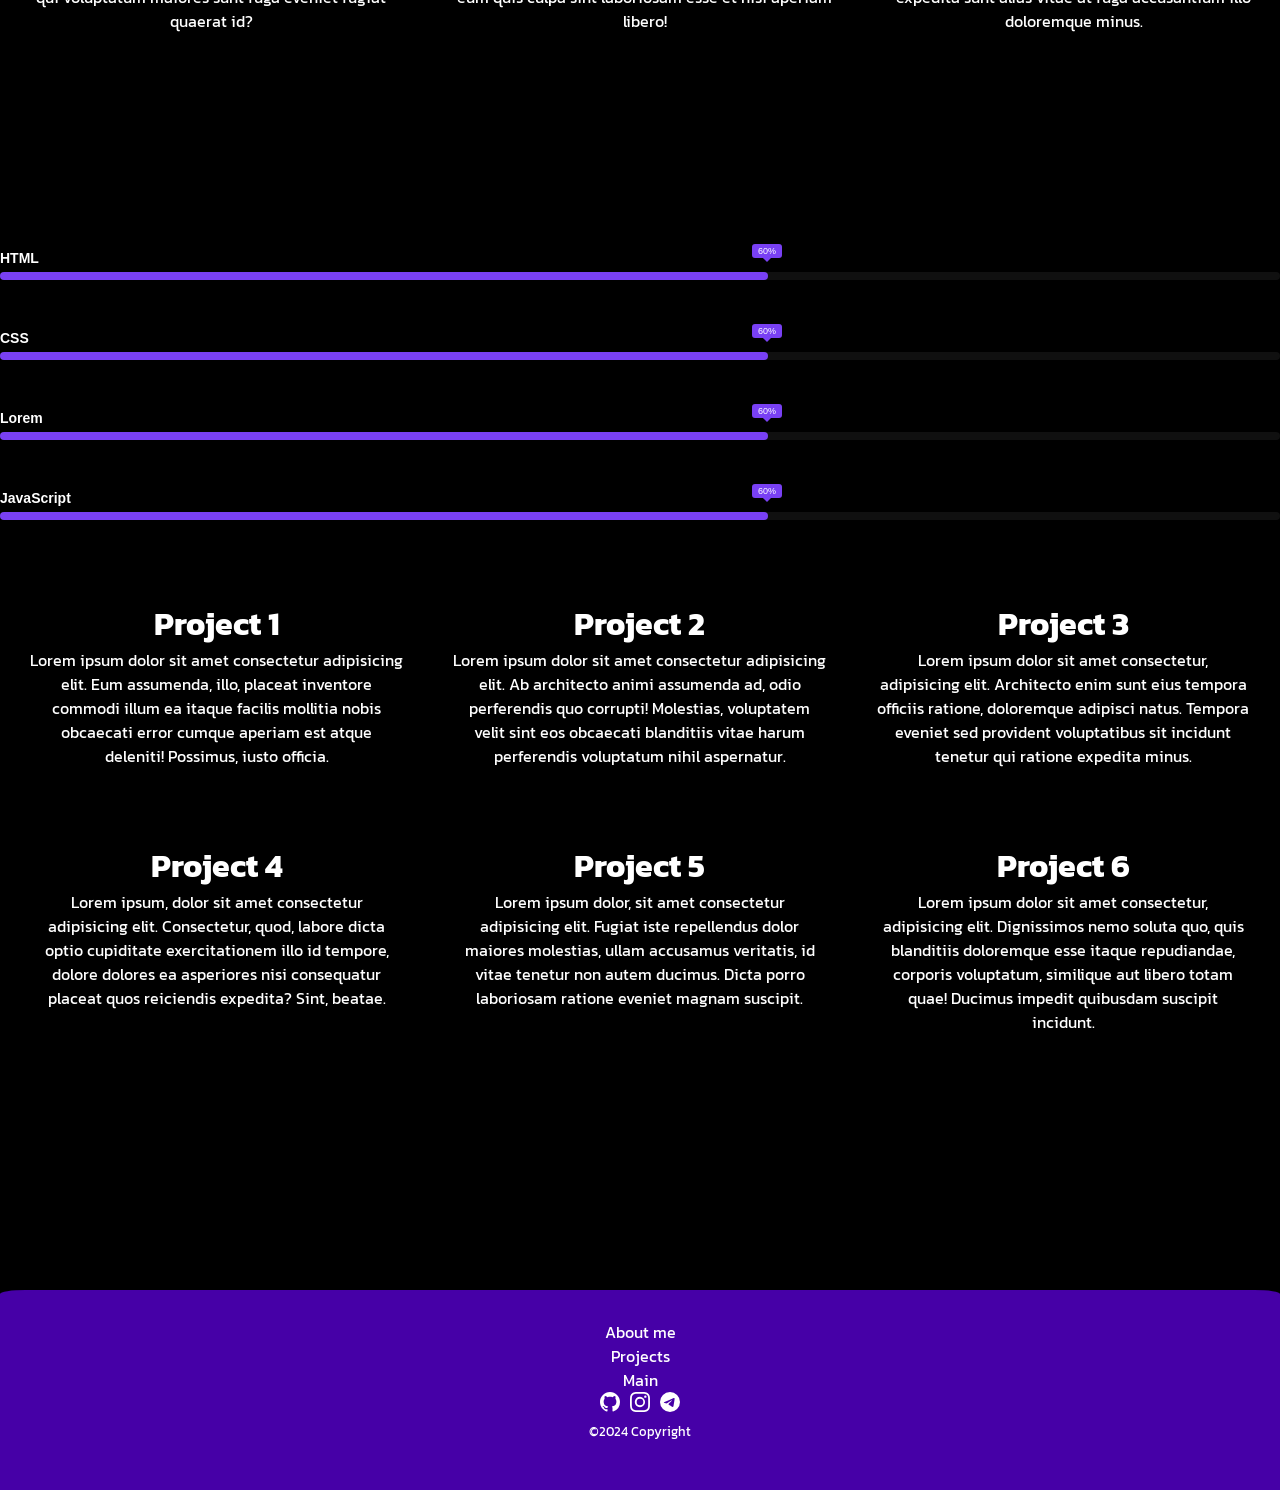
==== commit 428a4edb: "Изменение" ====
--- a/main.html
+++ b/main.html
@@ -12,65 +12,180 @@
     <link rel="preconnect" href="https://fonts.gstatic.com" crossorigin>
     <link href="https://fonts.googleapis.com/css2?family=Kanit:ital,wght@0,100;0,200;0,300;0,400;0,500;0,600;0,700;0,800;0,900;1,100;1,200;1,300;1,400;1,500;1,600;1,700;1,800;1,900&family=Secular+One&display=swap" rel="stylesheet">
 <body> 
-    
-    <header class="header" class="header">
+
+    <header class="header">
         <div class="container">
             <div class="nead__inner">
+                
                 <div class="__logo">
                     Portfolio
                 </div>
+                <nav class="nav" id="nav" data-opened="false">
+                    <button class="close"></button>
+                    <a href="#Cards" class="nav__link">About me</a>
+                    <a href="#Info" class="nav__link">Projects</a>
+                    <a href="#contacts" class="nav__link">Contacts</a>
+                </nav>
+                <button class="open"></button>
 
-                <nav class="nav">
-                    <a href="#Cards" class="nav__link">About me</a>
-                    <a href="#Portfolio" class="nav__link">Projects</a>
-                    <a href="#contact   " class="nav__link">Contacts</a>
-                </nav>
             </div>
         </div>
     </header>
 
-    <div class="intro">
+    <div class="video-background">
+        <video autoplay muted loop id="myVideo">
+            <source src="/video/lavapoint.mp4" type="video/mp4">
+        </video>
+    </div>
+    <div class="content">
+        <div class="intro">
+            <div class="container">
+                <div class="title__text">
+                    <h2 class="intro__titls">Welcome</h2>
+                    <h2 class="intro__titls">to my Portfolio</h2>
+                    <a href="#Info" class="btn-flip" data-back="ЩА ЖДИ" data-front="Click"></a>
+                </div>
+            </div>
+        </div><!-- Контент страницы -->
+    </div>
+
+    <div class="biography">
         <div class="container">
-            <div class="title__text">
-                <h2 class="intro__titls">Welcome</h2>
-                <h2 class="intro__titl">to my Portfolio</h2>
-                <a href="#" class="btn-flip" data-back="И вниз" data-front="Cюда"></a>
+            <div class="my__bio" id="Cards">
+                <div class="parametres__bio">
+                    <div class="photo">
+                        
+                    </div>
+
+                    <div class="text__bio">
+                        <h1>Lorem</h1>
+                        <p>Lorem ipsum dolor sit amet, consectetur adipisicing elit. Eligendi optio earum commodi voluptatem maxime cumque debitis at, voluptates ut assumenda animi a perferendis blanditiis! Optio dolor asperiores quia sint cumque?Lorem ipsum dolor sit, amet consectetur adipisicing elit. Voluptate dignissimos non iure! Ipsum nulla recusandae corporis, impedit molestiae tempora culpa eius facere quibusdam consectetur. Fuga minus doloribus cumque eveniet sunt.
+                            Lorem ipsum dolor sit amet consectetur adipisicing elit. Corrupti quibusdam voluptas nisi nulla obcaecati, explicabo voluptatibus architecto molestias ipsam pariatur? Culpa omnis quo accusamus impedit consectetur accusantium hic qui id?</p>
+                    </div>
+                </div>
             </div>
         </div>
     </div>
 
-    <div class="information">
+    <div class="about__my">
         <div class="container">
-            <div class="info__blocks">
-                
+            <div class="about__me__blocks">
+                <div class="about__blocks">
+                    <div class="about">
+                        <svg xmlns="http://www.w3.org/2000/svg" width="16" height="16" fill="currentColor" class="bi bi-filetype-html" viewBox="0 0 16 16">
+                        <path fill-rule="evenodd" d="M14 4.5V11h-1V4.5h-2A1.5 1.5 0 0 1 9.5 3V1H4a1 1 0 0 0-1 1v9H2V2a2 2 0 0 1 2-2h5.5zm-9.736 7.35v3.999h-.791v-1.714H1.79v1.714H1V11.85h.791v1.626h1.682V11.85h.79Zm2.251.662v3.337h-.794v-3.337H4.588v-.662h3.064v.662zm2.176 3.337v-2.66h.038l.952 2.159h.516l.946-2.16h.038v2.661h.715V11.85h-.8l-1.14 2.596H9.93L8.79 11.85h-.805v3.999zm4.71-.674h1.696v.674H12.61V11.85h.79v3.325Z"/>
+                        </svg>
+                        <p>Lorem ipsum dolor sit amet consectetur adipisicing elit. Nesciunt quod enim magnam pariatur harum, ratione ex sit consequatur dolor dignissimos modi qui voluptatum maiores sunt fuga eveniet fugiat quaerat id?</p>
+                    </div>
+                    <div class="about">
+                        <svg xmlns="http://www.w3.org/2000/svg" width="16" height="16" fill="currentColor" class="bi bi-filetype-css" viewBox="0 0 16 16">
+                            <path fill-rule="evenodd" d="M14 4.5V14a2 2 0 0 1-2 2h-1v-1h1a1 1 0 0 0 1-1V4.5h-2A1.5 1.5 0 0 1 9.5 3V1H4a1 1 0 0 0-1 1v9H2V2a2 2 0 0 1 2-2h5.5zM3.397 14.841a1.13 1.13 0 0 0 .401.823q.195.162.478.252.284.091.665.091.507 0 .859-.158.354-.158.539-.44.187-.284.187-.656 0-.336-.134-.56a1 1 0 0 0-.375-.357 2 2 0 0 0-.566-.21l-.621-.144a1 1 0 0 1-.404-.176.37.37 0 0 1-.144-.299q0-.234.185-.384.188-.152.512-.152.214 0 .37.068a.6.6 0 0 1 .246.181.56.56 0 0 1 .12.258h.75a1.1 1.1 0 0 0-.2-.566 1.2 1.2 0 0 0-.5-.41 1.8 1.8 0 0 0-.78-.152q-.439 0-.776.15-.337.149-.527.421-.19.273-.19.639 0 .302.122.524.124.223.352.367.228.143.539.213l.618.144q.31.073.463.193a.39.39 0 0 1 .152.326.5.5 0 0 1-.085.29.56.56 0 0 1-.255.193q-.167.07-.413.07-.175 0-.32-.04a.8.8 0 0 1-.248-.115.58.58 0 0 1-.255-.384zM.806 13.693q0-.373.102-.633a.87.87 0 0 1 .302-.399.8.8 0 0 1 .475-.137q.225 0 .398.097a.7.7 0 0 1 .272.26.85.85 0 0 1 .12.381h.765v-.072a1.33 1.33 0 0 0-.466-.964 1.4 1.4 0 0 0-.489-.272 1.8 1.8 0 0 0-.606-.097q-.534 0-.911.223-.375.222-.572.632-.195.41-.196.979v.498q0 .568.193.976.197.407.572.626.375.217.914.217.439 0 .785-.164t.55-.454a1.27 1.27 0 0 0 .226-.674v-.076h-.764a.8.8 0 0 1-.118.363.7.7 0 0 1-.272.25.9.9 0 0 1-.401.087.85.85 0 0 1-.478-.132.83.83 0 0 1-.299-.392 1.7 1.7 0 0 1-.102-.627zM6.78 15.29a1.2 1.2 0 0 1-.111-.449h.764a.58.58 0 0 0 .255.384q.106.073.25.114.142.041.319.041.245 0 .413-.07a.56.56 0 0 0 .255-.193.5.5 0 0 0 .085-.29.39.39 0 0 0-.153-.326q-.152-.12-.463-.193l-.618-.143a1.7 1.7 0 0 1-.539-.214 1 1 0 0 1-.351-.367 1.1 1.1 0 0 1-.123-.524q0-.366.19-.639.19-.272.527-.422t.777-.149q.456 0 .779.152.326.153.5.41.18.255.2.566h-.75a.56.56 0 0 0-.12-.258.6.6 0 0 0-.246-.181.9.9 0 0 0-.37-.068q-.324 0-.512.152a.47.47 0 0 0-.184.384q0 .18.143.3a1 1 0 0 0 .404.175l.621.143q.326.075.566.211t.375.358.135.56q0 .37-.188.656a1.2 1.2 0 0 1-.539.439q-.351.158-.858.158-.381 0-.665-.09a1.4 1.4 0 0 1-.478-.252 1.1 1.1 0 0 1-.29-.375"/>
+                        </svg>
+                        <p>Lorem ipsum dolor sit amet consectetur adipisicing elit. Exercitationem odit alias eos, minima veritatis doloremque, doloribus laudantium quae ea sapiente eum quis culpa sint laboriosam esse et nisi aperiam libero!</p>
+                    </div>
+                    <div class="about">
+                        <svg xmlns="http://www.w3.org/2000/svg" width="16" height="16" fill="currentColor" class="bi bi-filetype-js" viewBox="0 0 16 16">
+                            <path fill-rule="evenodd" d="M14 4.5V14a2 2 0 0 1-2 2H8v-1h4a1 1 0 0 0 1-1V4.5h-2A1.5 1.5 0 0 1 9.5 3V1H4a1 1 0 0 0-1 1v9H2V2a2 2 0 0 1 2-2h5.5zM3.186 15.29a1.2 1.2 0 0 1-.111-.449h.765a.58.58 0 0 0 .255.384q.105.073.249.114.143.041.319.041.246 0 .413-.07a.56.56 0 0 0 .255-.193.5.5 0 0 0 .085-.29.39.39 0 0 0-.153-.326q-.151-.12-.462-.193l-.619-.143a1.7 1.7 0 0 1-.539-.214 1 1 0 0 1-.351-.367 1.1 1.1 0 0 1-.123-.524q0-.366.19-.639.19-.272.528-.422.336-.15.776-.149.457 0 .78.152.324.153.5.41.18.255.2.566h-.75a.56.56 0 0 0-.12-.258.6.6 0 0 0-.247-.181.9.9 0 0 0-.369-.068q-.325 0-.513.152a.47.47 0 0 0-.184.384q0 .18.143.3a1 1 0 0 0 .405.175l.62.143q.327.075.566.211.24.136.375.358t.135.56q0 .37-.188.656a1.2 1.2 0 0 1-.539.439q-.351.158-.858.158-.381 0-.665-.09a1.4 1.4 0 0 1-.478-.252 1.1 1.1 0 0 1-.29-.375m-3.104-.033A1.3 1.3 0 0 1 0 14.791h.765a.6.6 0 0 0 .073.27.5.5 0 0 0 .454.246q.285 0 .422-.164.138-.165.138-.466v-2.745h.79v2.725q0 .66-.357 1.005-.354.345-.984.345a1.6 1.6 0 0 1-.569-.094 1.15 1.15 0 0 1-.407-.266 1.1 1.1 0 0 1-.243-.39"/>
+                        </svg>
+                        <p>Lorem ipsum dolor sit amet, consectetur adipisicing elit.laboriosam repellat dolorum quas quibusdam consectetur ullam delectus? Corporis expedita sunt alias vitae at fuga accusantium illo doloremque minus.</p>
+                    </div>
+                </div>
             </div>
         </div>
     </div>
+    
+    <div class="progres">
+        <div class="container">
+            <div class="skill-box">
+                <span class="title">HTML</span>
+                <div class="skill-bar">
+                    <span class="skill-per html">
+                        <span class="tooltip">60%</span>
+                    </span>
+                </div>
+            </div>
+            <div class="skill-box">
+                <span class="title">CSS</span>
+                <div class="skill-bar">
+                    <span class="skill-per css">
+                        <span class="tooltip">60%</span>
+                    </span>
+                </div>
+            </div>
+            <div class="skill-box">
+                <span class="title">Lorem</span>
+                <div class="skill-bar">
+                    <span class="skill-per tailwind">
+                        <span class="tooltip">60%</span>
+                    </span>
+                </div>
+            </div>
+            <div class="skill-box">
+                <span class="title">JavaScript</span>
+                <div class="skill-bar">
+                    <span class="skill-per javascript">
+                        <span class="tooltip">60%</span>
+                    </span>
+                </div>
+        </div>
+    </div>
+    
+    <div class="information">
+            <div class="container">
+                <div class="info__main">
+                    <div class="info" id="Info">
+                        <div class="blocks">
+                            <h1>Project 1</h1>
+                            Lorem ipsum dolor sit amet consectetur adipisicing elit. Eum assumenda, illo, placeat inventore commodi illum ea itaque facilis mollitia nobis obcaecati error cumque aperiam est atque deleniti! Possimus, iusto officia.
+                        </div>
+                        <div class="blocks"><h1>Project 2</h1> <span>Lorem ipsum dolor sit amet consectetur adipisicing elit. Ab architecto animi assumenda ad, odio perferendis quo corrupti! Molestias, voluptatem velit sint eos obcaecati blanditiis vitae harum perferendis voluptatum nihil aspernatur.</span></div>
+                        <div class="blocks"><h1>Project 3</h1> <span>Lorem ipsum dolor sit amet consectetur, adipisicing elit. Architecto enim sunt eius tempora officiis ratione, doloremque adipisci natus. Tempora eveniet sed provident voluptatibus sit incidunt tenetur qui ratione expedita minus.</span></div>
+                        <div class="blocks"><h1>Project 4</h1> <span>Lorem ipsum, dolor sit amet consectetur adipisicing elit. Consectetur, quod, labore dicta optio cupiditate exercitationem illo id tempore, dolore dolores ea asperiores nisi consequatur placeat quos reiciendis expedita? Sint, beatae.</span></div>
+                        <div class="blocks"><h1>Project 5</h1> <span>Lorem ipsum dolor, sit amet consectetur adipisicing elit. Fugiat iste repellendus dolor maiores molestias, ullam accusamus veritatis, id vitae tenetur non autem ducimus. Dicta porro laboriosam ratione eveniet magnam suscipit.</span></div>
+                        <div class="blocks"><h1>Project 6</h1> <span>Lorem ipsum dolor sit amet consectetur, adipisicing elit. Dignissimos nemo soluta quo, quis blanditiis doloremque esse itaque repudiandae, corporis voluptatum, similique aut libero totam quae! Ducimus impedit quibusdam suscipit incidunt.</span></div>
+                    </div>
+                </div>
+            </div>
+    </div>
+    
+    <div class="container">
+        <div class="end__block">
+            <div class="container">
+                <div class="contacts__info" id="contacts">
+                    <div class="block__contacts">
+                        <div class="contacts" id="contact">
 
-    <footer class="end__page">
-        <div class="container">
-            <div class="contacts__info">
-                <h2 class="tit">Связаться со мной</h2>
-                <div class="contacts" id="contact">
-                    <a href="https://github.com/stick344" class="social">
-                        <svg xmlns="http://www.w3.org/2000/svg" width="16" height="16" fill="currentColor" class="bi bi-github" viewBox="0 0 16 16">
-                            <path d="M8 0C3.58 0 0 3.58 0 8c0 3.54 2.29 6.53 5.47 7.59.4.07.55-.17.55-.38 0-.19-.01-.82-.01-1.49-2.01.37-2.53-.49-2.69-.94-.09-.23-.48-.94-.82-1.13-.28-.15-.68-.52-.01-.53.63-.01 1.08.58 1.23.82.72 1.21 1.87.87 2.33.66.07-.52.28-.87.51-1.07-1.78-.2-3.64-.89-3.64-3.95 0-.87.31-1.59.82-2.15-.08-.2-.36-1.02.08-2.12 0 0 .67-.21 2.2.82.64-.18 1.32-.27 2-.27s1.36.09 2 .27c1.53-1.04 2.2-.82 2.2-.82.44 1.1.16 1.92.08 2.12.51.56.82 1.27.82 2.15 0 3.07-1.87 3.75-3.65 3.95.29.25.54.73.54 1.48 0 1.07-.01 1.93-.01 2.2 0 .21.15.46.55.38A8.01 8.01 0 0 0 16 8c0-4.42-3.58-8-8-8"/>
-                        </svg>
-                    </a>
-                    <a href="https://www.instagram.com/luuvsosaaa/" class="social">
-                        <svg xmlns="http://www.w3.org/2000/svg" width="16" height="16" fill="currentColor" class="bi bi-instagram" viewBox="0 0 16 16">
-                            <path d="M8 0C5.829 0 5.556.01 4.703.048 3.85.088 3.269.222 2.76.42a3.9 3.9 0 0 0-1.417.923A3.9 3.9 0 0 0 .42 2.76C.222 3.268.087 3.85.048 4.7.01 5.555 0 5.827 0 8.001c0 2.172.01 2.444.048 3.297.04.852.174 1.433.372 1.942.205.526.478.972.923 1.417.444.445.89.719 1.416.923.51.198 1.09.333 1.942.372C5.555 15.99 5.827 16 8 16s2.444-.01 3.298-.048c.851-.04 1.434-.174 1.943-.372a3.9 3.9 0 0 0 1.416-.923c.445-.445.718-.891.923-1.417.197-.509.332-1.09.372-1.942C15.99 10.445 16 10.173 16 8s-.01-2.445-.048-3.299c-.04-.851-.175-1.433-.372-1.941a3.9 3.9 0 0 0-.923-1.417A3.9 3.9 0 0 0 13.24.42c-.51-.198-1.092-.333-1.943-.372C10.443.01 10.172 0 7.998 0zm-.717 1.442h.718c2.136 0 2.389.007 3.232.046.78.035 1.204.166 1.486.275.373.145.64.319.92.599s.453.546.598.92c.11.281.24.705.275 1.485.039.843.047 1.096.047 3.231s-.008 2.389-.047 3.232c-.035.78-.166 1.203-.275 1.485a2.5 2.5 0 0 1-.599.919c-.28.28-.546.453-.92.598-.28.11-.704.24-1.485.276-.843.038-1.096.047-3.232.047s-2.39-.009-3.233-.047c-.78-.036-1.203-.166-1.485-.276a2.5 2.5 0 0 1-.92-.598 2.5 2.5 0 0 1-.6-.92c-.109-.281-.24-.705-.275-1.485-.038-.843-.046-1.096-.046-3.233s.008-2.388.046-3.231c.036-.78.166-1.204.276-1.486.145-.373.319-.64.599-.92s.546-.453.92-.598c.282-.11.705-.24 1.485-.276.738-.034 1.024-.044 2.515-.045zm4.988 1.328a.96.96 0 1 0 0 1.92.96.96 0 0 0 0-1.92m-4.27 1.122a4.109 4.109 0 1 0 0 8.217 4.109 4.109 0 0 0 0-8.217m0 1.441a2.667 2.667 0 1 1 0 5.334 2.667 2.667 0 0 1 0-5.334"/>
-                        </svg>
-                    </a>
-                    <a href="https://t.me/luuuvsosaaa" class="social">
-                        <svg xmlns="http://www.w3.org/2000/svg" width="16" height="16" fill="currentColor" class="bi bi-telegram" viewBox="0 0 16 16">
-                            <path d="M16 8A8 8 0 1 1 0 8a8 8 0 0 1 16 0M8.287 5.906q-1.168.486-4.666 2.01-.567.225-.595.442c-.03.243.275.339.69.47l.175.055c.408.133.958.288 1.243.294q.39.01.868-.32 3.269-2.206 3.374-2.23c.05-.012.12-.026.166.016s.042.12.037.141c-.03.129-1.227 1.241-1.846 1.817-.193.18-.33.307-.358.336a8 8 0 0 1-.188.186c-.38.366-.664.64.015 1.088.327.216.589.393.85.571.284.194.568.387.936.629q.14.092.27.187c.331.236.63.448.997.414.214-.02.435-.22.547-.82.265-1.417.786-4.486.906-5.751a1.4 1.4 0 0 0-.013-.315.34.34 0 0 0-.114-.217.53.53 0 0 0-.31-.093c-.3.005-.763.166-2.984 1.09"/>
-                        </svg>
-                    </a>
+                            <div class="blocks__nav">
+                                <ol>
+                                    <ul><a href="#Cards" class="satis">About me</a></ul>
+                                    <ul><a href="#Info" class="satis">Projects</a></ul>
+                                    <ul><a href="#Main" class="satis">Main</a></ul>
+                                </ol>
+                            </div>
+
+                            <a href="https://github.com/stick344" class="social loop">
+                                <svg xmlns="http://www.w3.org/2000/svg" width="16" height="16" fill="currentColor" class="bi bi-github imale__loop" viewBox="0 0 16 16">
+                                    <path d="M8 0C3.58 0 0 3.58 0 8c0 3.54 2.29 6.53 5.47 7.59.4.07.55-.17.55-.38 0-.19-.01-.82-.01-1.49-2.01.37-2.53-.49-2.69-.94-.09-.23-.48-.94-.82-1.13-.28-.15-.68-.52-.01-.53.63-.01 1.08.58 1.23.82.72 1.21 1.87.87 2.33.66.07-.52.28-.87.51-1.07-1.78-.2-3.64-.89-3.64-3.95 0-.87.31-1.59.82-2.15-.08-.2-.36-1.02.08-2.12 0 0 .67-.21 2.2.82.64-.18 1.32-.27 2-.27s1.36.09 2 .27c1.53-1.04 2.2-.82 2.2-.82.44 1.1.16 1.92.08 2.12.51.56.82 1.27.82 2.15 0 3.07-1.87 3.75-3.65 3.95.29.25.54.73.54 1.48 0 1.07-.01 1.93-.01 2.2 0 .21.15.46.55.38A8.01 8.01 0 0 0 16 8c0-4.42-3.58-8-8-8"/>
+                                </svg>
+                            </a>
+                            <a href="https://www.instagram.com/luuvsosaaa/" class="social loop">
+                                <svg xmlns="http://www.w3.org/2000/svg" width="16" height="16" fill="currentColor" class="bi bi-instagram image__loop" viewBox="0 0 16 16">
+                                    <path d="M8 0C5.829 0 5.556.01 4.703.048 3.85.088 3.269.222 2.76.42a3.9 3.9 0 0 0-1.417.923A3.9 3.9 0 0 0 .42 2.76C.222 3.268.087 3.85.048 4.7.01 5.555 0 5.827 0 8.001c0 2.172.01 2.444.048 3.297.04.852.174 1.433.372 1.942.205.526.478.972.923 1.417.444.445.89.719 1.416.923.51.198 1.09.333 1.942.372C5.555 15.99 5.827 16 8 16s2.444-.01 3.298-.048c.851-.04 1.434-.174 1.943-.372a3.9 3.9 0 0 0 1.416-.923c.445-.445.718-.891.923-1.417.197-.509.332-1.09.372-1.942C15.99 10.445 16 10.173 16 8s-.01-2.445-.048-3.299c-.04-.851-.175-1.433-.372-1.941a3.9 3.9 0 0 0-.923-1.417A3.9 3.9 0 0 0 13.24.42c-.51-.198-1.092-.333-1.943-.372C10.443.01 10.172 0 7.998 0zm-.717 1.442h.718c2.136 0 2.389.007 3.232.046.78.035 1.204.166 1.486.275.373.145.64.319.92.599s.453.546.598.92c.11.281.24.705.275 1.485.039.843.047 1.096.047 3.231s-.008 2.389-.047 3.232c-.035.78-.166 1.203-.275 1.485a2.5 2.5 0 0 1-.599.919c-.28.28-.546.453-.92.598-.28.11-.704.24-1.485.276-.843.038-1.096.047-3.232.047s-2.39-.009-3.233-.047c-.78-.036-1.203-.166-1.485-.276a2.5 2.5 0 0 1-.92-.598 2.5 2.5 0 0 1-.6-.92c-.109-.281-.24-.705-.275-1.485-.038-.843-.046-1.096-.046-3.233s.008-2.388.046-3.231c.036-.78.166-1.204.276-1.486.145-.373.319-.64.599-.92s.546-.453.92-.598c.282-.11.705-.24 1.485-.276.738-.034 1.024-.044 2.515-.045zm4.988 1.328a.96.96 0 1 0 0 1.92.96.96 0 0 0 0-1.92m-4.27 1.122a4.109 4.109 0 1 0 0 8.217 4.109 4.109 0 0 0 0-8.217m0 1.441a2.667 2.667 0 1 1 0 5.334 2.667 2.667 0 0 1 0-5.334"/>
+                                </svg>
+                            </a>
+                            <a href="https://t.me/luuuvsosaaa" class="social loop">
+                                <svg xmlns="http://www.w3.org/2000/svg" width="16" height="16" fill="currentColor" class="bi bi-telegram image__loop" viewBox="0 0 16 16">
+                                    <path d="M16 8A8 8 0 1 1 0 8a8 8 0 0 1 16 0M8.287 5.906q-1.168.486-4.666 2.01-.567.225-.595.442c-.03.243.275.339.69.47l.175.055c.408.133.958.288 1.243.294q.39.01.868-.32 3.269-2.206 3.374-2.23c.05-.012.12-.026.166.016s.042.12.037.141c-.03.129-1.227 1.241-1.846 1.817-.193.18-.33.307-.358.336a8 8 0 0 1-.188.186c-.38.366-.664.64.015 1.088.327.216.589.393.85.571.284.194.568.387.936.629q.14.092.27.187c.331.236.63.448.997.414.214-.02.435-.22.547-.82.265-1.417.786-4.486.906-5.751a1.4 1.4 0 0 0-.013-.315.34.34 0 0 0-.114-.217.53.53 0 0 0-.31-.093c-.3.005-.763.166-2.984 1.09"/>
+                                </svg>
+                            </a>
+                        </div>
+                    </div>
+
+                    <small>&copy;2024 Copyright</small>
                 </div>
             </div>
         </div>
-    </footer>
-    <script src="script.js" ></script>
+    </div>
+        
 </body>
 </html>
--- a/style.css
+++ b/style.css
@@ -38,10 +38,6 @@
     padding: 0 0;
 }
 
-header::before{
-    background-color:;
-    backdrop-filter: blur(10px);
-}
 
 
 
@@ -49,6 +45,7 @@
     width: 100%;
     max-width: 1280px;
     margin: 0px auto;
+    min-height: 200px;
 }
 
 
@@ -59,7 +56,8 @@
     align-items: center;
     backdrop-filter: blur(10px);
     border-bottom: 2px solid rgb(255, 255, 255);
-    
+    height: 100%;
+    width: 100%;
     font-size: 32px;
     text-transform: uppercase;
     padding: 20px 20px;
@@ -84,9 +82,78 @@
 
 .nav__link:hover{
     color: var(--text-color); /* Меняем цвет текста */
-    -webkit-text-shadow: 2px 2px 2px rgb(155, 155, 155);
-    -moz-text-shadow: 2px 2px 2px #9b9b9b;
-    text-shadow: 2px 2px 2px rgb(155, 155, 155);
+    -webkit-text-shadow: 2px 2px 2px rgb(107, 1, 255);
+    -moz-text-shadow: 2px 2px 2px rgb(107, 1, 255);
+    text-shadow: 2px 2px 2px rgb(107, 1, 255);
+}
+
+.close{
+    display: none;
+    border: none;
+    backdrop-filter: blur(20px);
+    cursor: pointer;
+}
+
+.open{
+    position: relative;
+    display: none;
+    backdrop-filter: blur(20px);
+    border: none;
+    outline: none;
+    cursor: pointer;
+}
+
+.open::after{
+    display: block;
+    position: absolute;
+    top: 0;
+    right: 0;
+    z-index: 2;
+    backdrop-filter: blur(20px);
+    border-radius: 10%;
+    aspect-ratio: 1;
+    width: 1.25rem;
+    height: 0.5rem;
+    display: flex;
+    justify-content: center;
+    align-items: center;
+}
+
+@media(width:716px){
+    .close{
+        display: block;
+    }
+
+    .open{
+        display: block;
+    }
+
+    .nav{
+        position: fixed;
+        width: 100%;
+        max-width: 400px;
+        height: 100%;
+        background-color: #fff;
+        top: 0;
+        right: 0;
+        color: #506592;
+        flex-direction: column;
+        align-items: stretch;
+        font-size: 1.5rem;
+        padding: 1rem;
+        transform: translateX(100%);
+        transition: transform .33s ease-in-out;
+        z-index: 3;
+    }
+    .navigation[data-opened="true"]{
+        transform: translateX(0);
+    }
+
+    .nav a:hover{
+        background-color: #525252;
+        color: white;
+        text-decoration: none;
+    }
 }
 
 /* Главный экран */
@@ -97,39 +164,305 @@
     justify-content: center;
     border: 0px solid var(--text-color);
     border-top: none;
+    /* background: url(./images/back.jpg) center; */
+    border-radius: 0 0 5% 5%;
+    backdrop-filter: blur('5px');
     border-left: none;
     text-align: center;
+    width: 100%;
+    height: 100%;
     text-transform: uppercase;
     height: 720px;
     padding-top: 100px;
     font-family: "Oswald", serif;
 }
 
+.video-background {
+    position: fixed;
+    right: 0;
+    bottom: 0;
+    min-width: 100%;
+    min-height: 100%;
+    width: auto;
+    height: auto;
+    z-index: -1000;
+    overflow: hidden;
+}
+
+#myVideo {
+    position: absolute;
+    top: 50%;
+    left: 50%;
+    min-width: 100%;
+    min-height: 100%;
+    width: auto;
+    height: auto;
+    z-index: -1000;
+    transform: translateX(-50%) translateY(-50%);
+}
+
+.content {
+    position: relative;
+    z-index: 1;
+}
+
 .intro__titls{
     font-size: 65px;
     font-weight: 500px;
+    letter-spacing: .5px;
 }
 
 .title__text{
     text-transform: uppercase;
 }
 
-
-
-
+.btn-flip, .intro__titls {
+    animation: 6s show ease;
+}
+  
+@keyframes show {
+    from { opacity: 0; }
+    to { opacity: 1; }
+}
+
+/* Bio */
+
+
+
+.parametres__bio{
+    display: flex;
+    justify-content: space-between;
+    backdrop-filter: blur(20px);
+    padding: 50px;
+    text-align: center;
+    align-items: center;
+    width: 100%;
+    height: 100%;
+    border-radius: 5%;
+}
+
+.photo{
+    width: 130vw;
+    height: 50vh;
+    background-color: rgb(255, 255, 255);
+    border-radius: 50%;
+}
+
+@media (max-width:700px){
+    
+    .photo{
+        width: 0;
+        height: 0;
+    }
+}
+
+@media (max-width:900px){
+    
+    .photo{
+        width: 0;
+        height: 0;
+    }
+}
+
+.my__bio{
+    scroll-margin: 100px;
+}
+
+.text__bio{
+    max-width: 100vw;
+    max-height: 300vh;
+    border-radius: 10%;
+    margin: 20px;
+    shape-outside: ellipse(130px 140px at 20% 20%);
+}
+
+
+
+
+
+/* Grid__Skills */
+
+.about__my{
+    width: 100%;
+    height: 100%;
+}
+.about__blocks{
+    display: flex;
+    justify-content: center;
+    align-items: center;
+    text-align: center;
+    height: 30rem;
+    gap: 10px;
+    scroll-margin-top: 110px;
+    margin: 50px auto;
+}
+
+.about{
+    backdrop-filter: blur(20px);
+    border-radius: 5%;
+    padding: 20px;
+}
+
+/* Progress_bar */
+
+.progress{
+    width: 100%;
+    height: 100%;
+}
+
+.skill-box{
+    height: 5rem;
+}
+
+.contents__bars{
+    position: relative;
+    max-width: 500px;
+    width: 100%;
+    background: #fff;
+    margin: 0 15px;
+    padding: 10px 20px;
+    border-radius: 7px;
+}
+.contents__bars .skill-box{
+    width: 100%;
+    margin: 25px 0;
+}
+.skill-box .title{
+    display: block;
+    font-size: 14px;
+    font-weight: 600;
+    color: rgb(255, 255, 255);
+}
+.skill-box .skill-bar{
+    height: 8px;
+    width: 100%;
+    border-radius: 6px;
+    margin-top: 6px;
+    background: rgba(157, 157, 157, 0.1);
+}
+.skill-bar .skill-per{
+    position: relative;
+    display: block;
+    height: 100%;
+    width: 60%;
+    border-radius: 6px;
+    background: #7940f4;
+    animation: progress 0.4s ease-in-out forwards;
+    opacity: 0;
+}
+.skill-per.css{
+    width: 60%;
+    animation-delay: 0.1s;
+}
+.skill-per.tailwind{
+    width: 60%;
+    animation-delay: 0.2s;
+}
+.skill-per.javascript{
+    width: 60%;
+    animation-delay: 0.3s;
+}
+@keyframes progress {
+    0%{
+        width: 0;
+        opacity: 1;
+    }
+    100%{
+        opacity: 1;
+    }
+}
+.skill-per .tooltip{
+    position: absolute;
+    right: -14px;
+    top: -28px;
+    font-size: 9px;
+    font-weight: 500;
+    color: #fff;
+    padding: 2px 6px;
+    border-radius: 3px;
+    background: #7940f4;
+    z-index: 1;
+}
+.tooltip::before{
+    content: '';
+    position: absolute;
+    left: 50%;
+    bottom: -2px;
+    height: 10px;
+    width: 10px;
+    z-index: -1;
+    background-color: #7940f4;
+    transform: translateX(-50%) rotate(45deg);
+
+}
+
+
+/* Grid_Information */
+
+.information{
+    width: 100%;
+    height: 100%;
+    height: 720px;
+    min-height: 200px;
+    padding: 10px;
+    border-radius: 5%;
+    z-index: 0;
+}
+
+.info{
+    display: grid;
+    grid-template-columns: repeat(3, 1fr); /* 3 колонки */
+    grid-template-rows: repeat(2, 1fr); /* 2 строки */
+    align-items: center;
+    gap: 10px; /* Отступы между блоками */
+    scroll-margin-top: 110px;
+    backdrop-filter: blur(20px);
+    border-radius: 5%;
+}
+
+.blocks{
+    backdrop-filter: blur(5px);
+    color: white;
+    padding: 20px;
+    width: 100%;
+    max-width: 200vw;
+    height: 100%;
+    max-height: 100rem;
+    text-align: center;
+    border-radius: 5%;
+    -webkit-transition: all 0.5s ease;
+    transition: all 0.5s ease;
+}
+
+.blocks:hover{
+    color: var(--text-color); /* Меняем цвет текста */
+    -webkit-text-shadow: 2px 2px 2px rgb(155, 155, 155);
+    -moz-text-shadow: 2px 2px 2px #9b9b9b;
+    text-shadow: 2px 2px 2px rgb(155, 155, 155);
+}
 
 
 /* Footer */
 
 
 
-.end__page{
+.end__block{
     display: flex;
     justify-content: center;
+    background-color: rgb(70, 0, 167);
+    position: sticky;
+    top: 0;
     align-items: center;
     text-align: center;
-    height: 400px;
-    background-color: var(--background-second);
+    margin-top: auto;
+    width: 100%;
+    height: 100%;
+    border-radius: 2% 2% 0 0;
+}
+
+.contacts__info{
+    min-height: 100px;
+    padding: 30px;
 }
 
 .tit{
@@ -137,25 +470,30 @@
     text-transform: uppercase;
 }
 
-
+.satis{
+    margin: 0.2rem;
+}
+
+.satis:hover{
+    cursor: pointer;
+    background-color: rgb(111, 8, 255);
+}
 
 a{
     text-decoration: none;
     color: white;
 }
 svg{
-    height: 70px;
-    width: 50px;
+    height: 1.25rem;
+    width: 1.25rem;
     
 }
 svg:hover{
-    color: #525252;
+    color: rgb(107, 1, 255);
     transition: all .2s ease-out;
 }
 
 .social{
-    max-width: 500px;
-    max-height: 500px;
-    padding: 20px;
-    margin: 20px;
-}
+    padding: .2rem;
+    margin: 0\.2rem;
+}
--- a/button.css
+++ b/button.css
@@ -4,12 +4,14 @@
   color: #fff;
   line-height: 40px;
   position: relative;
+  margin-top: 10px;
   text-align: center;
   letter-spacing: 1px;
   display: inline-block;
   text-decoration: none;
   font-family: "Open Sans";
   text-transform: uppercase;
+  font-family: "Kanit", sans-serif;
 }
 .btn-flip:hover:after {
   opacity: 1;
@@ -24,25 +26,29 @@
   left: 0;
   opacity: 0;
   width: 100%;
-  color: #ffffff;
+  color: #fff;
   display: block;
   transition: 0.5s;
   position: absolute;
-  background: #686868;
+  -webkit-backdrop-filter: blur(20px);
+          backdrop-filter: blur(20px);
   content: attr(data-back);
   transform: translateY(-50%) rotateX(90deg);
+  border-radius: 5%;
 }
 .btn-flip:before {
   top: 0;
   left: 0;
   opacity: 1;
-  color: #ffffff;
+  color: #fff;
   display: block;
   padding: 0 30px;
   line-height: 40px;
   transition: 0.5s;
   position: relative;
-  background: #686868;
+  -webkit-backdrop-filter: blur(5px);
+          backdrop-filter: blur(5px);
   content: attr(data-front);
   transform: translateY(0) rotateX(0);
+  border-radius: 5%;
 }/*# sourceMappingURL=button.css.map */
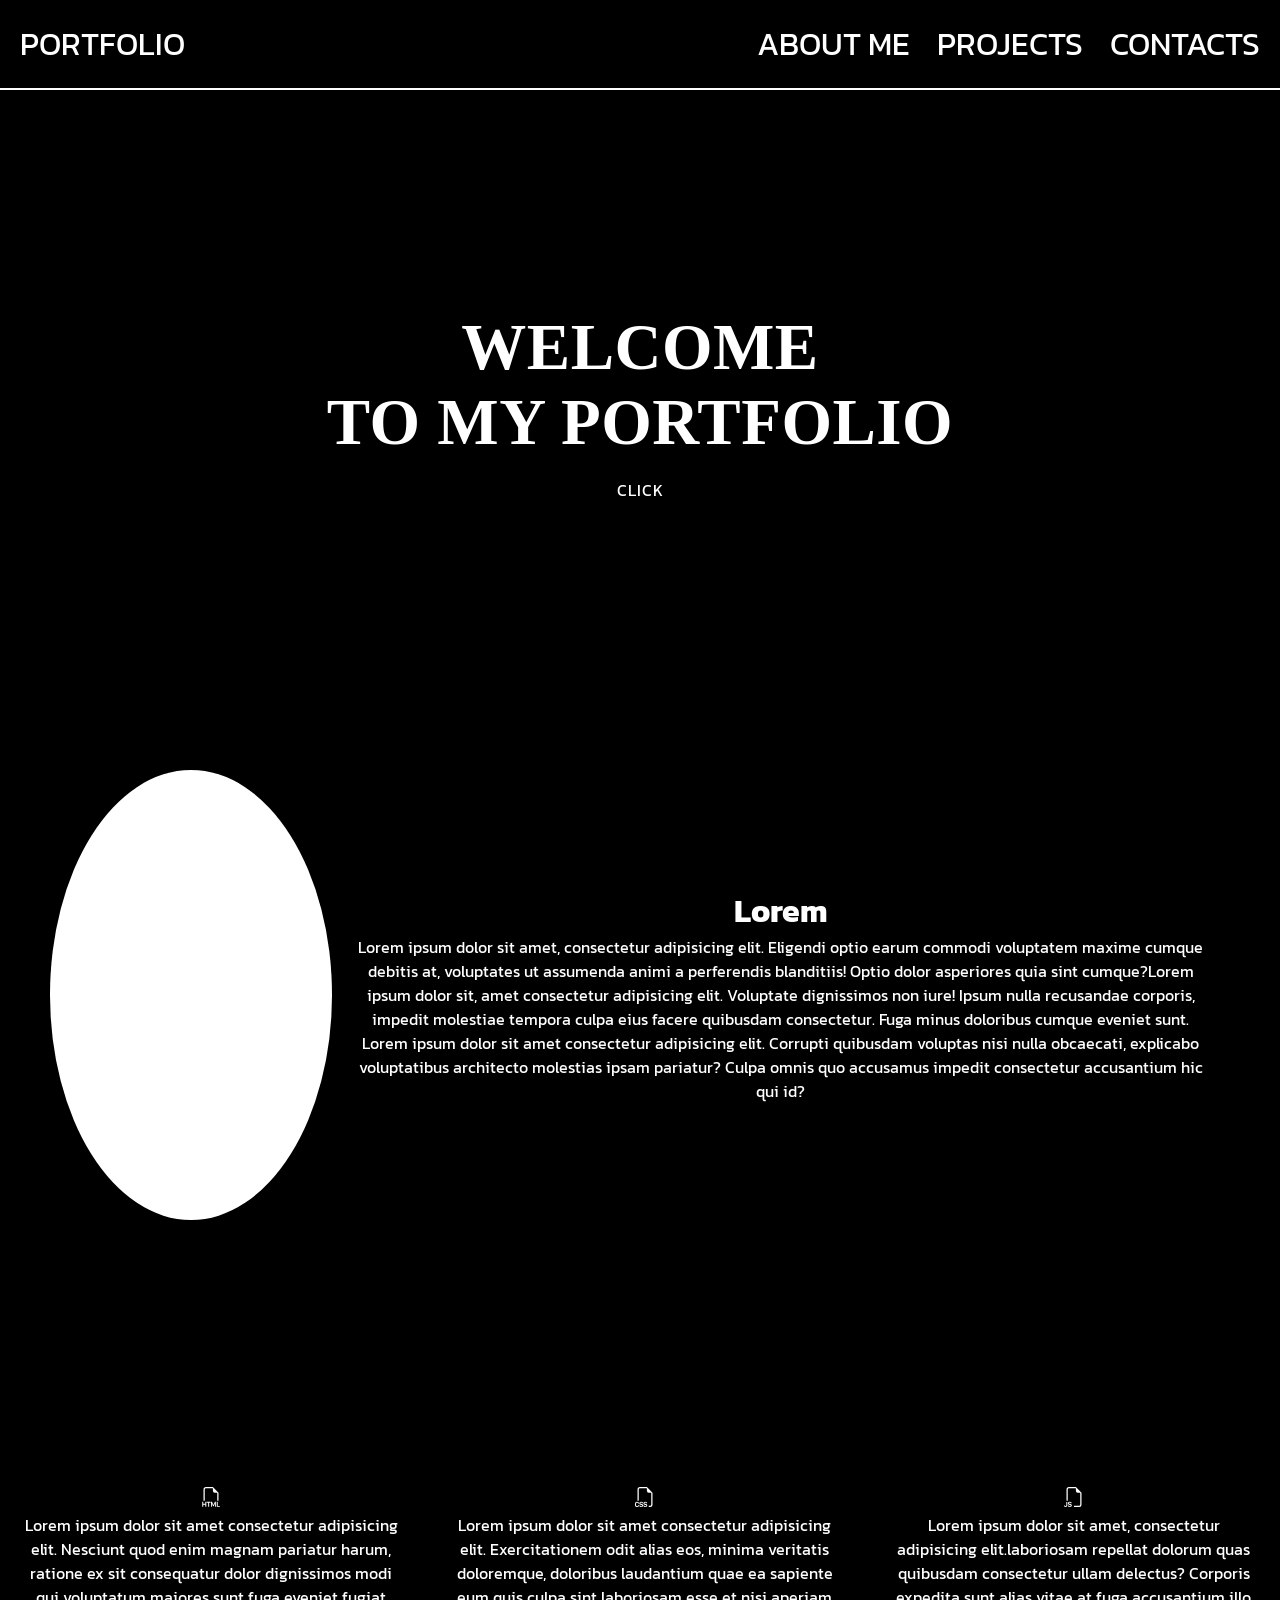
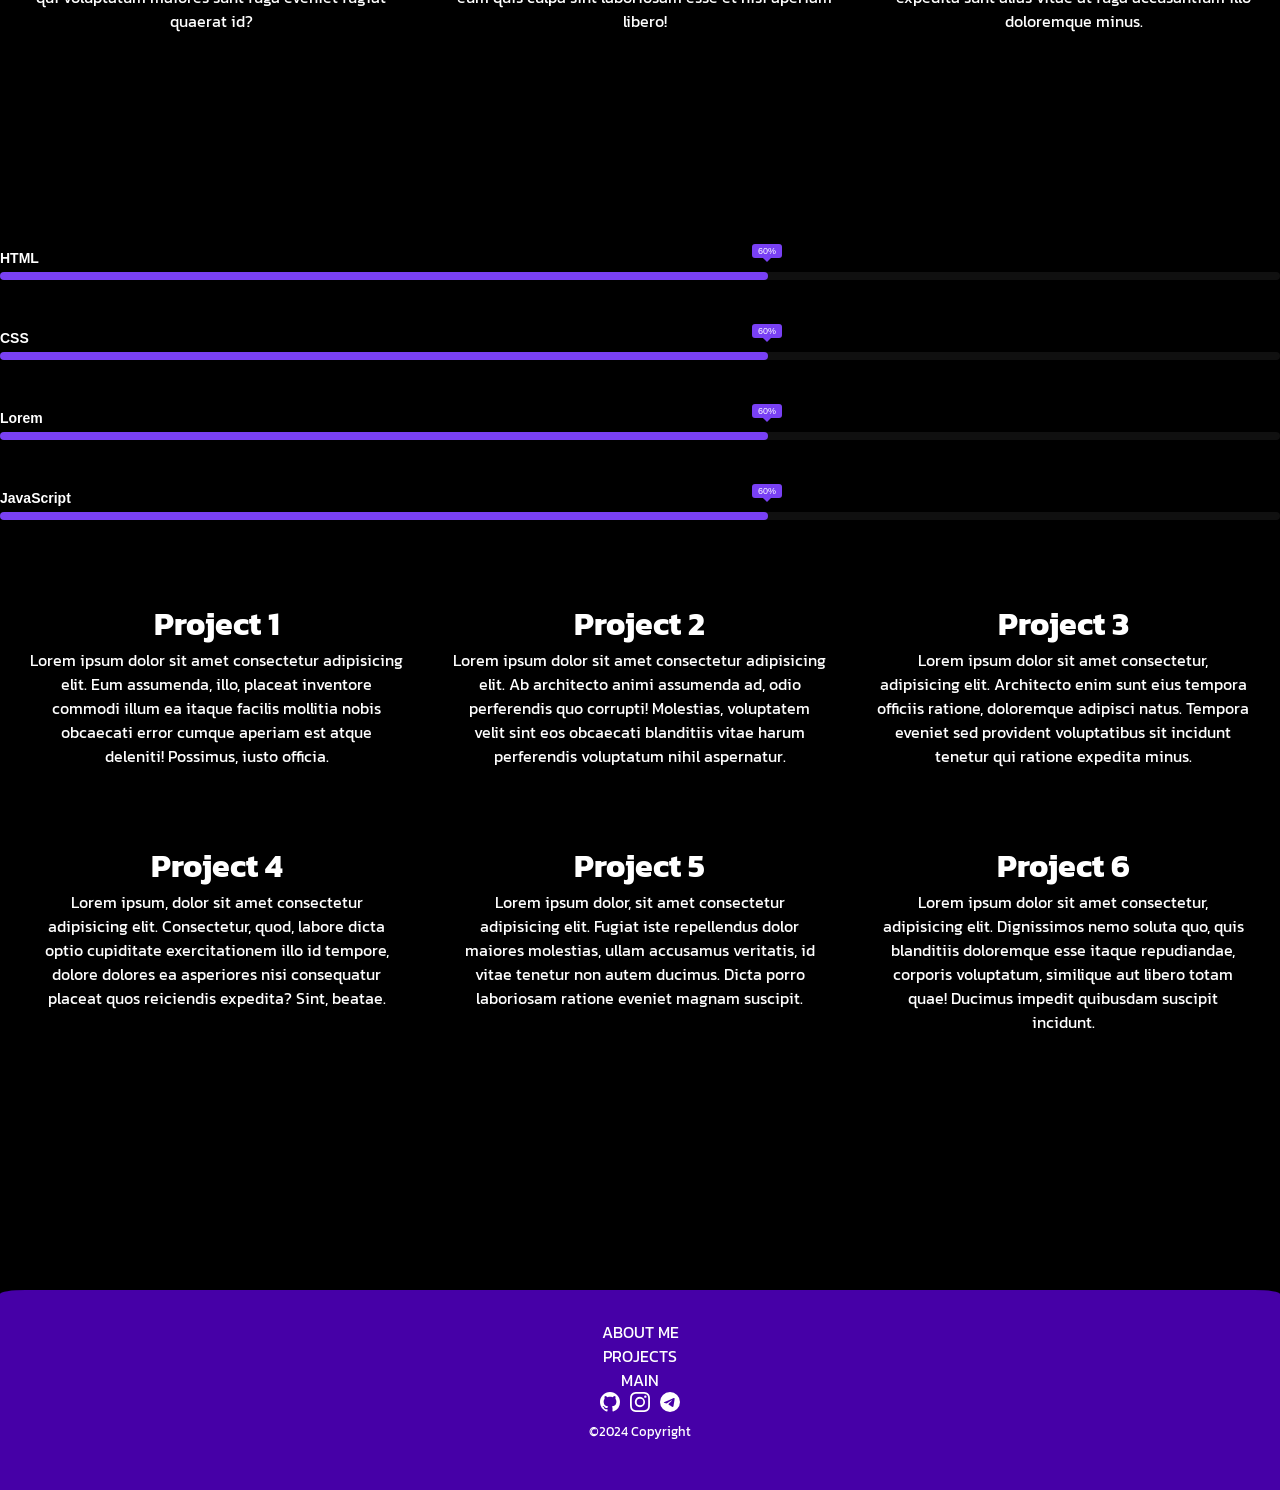
==== commit 5a374f3d: "Изменение width Footer" ====
--- a/main.html
+++ b/main.html
@@ -148,44 +148,42 @@
             </div>
     </div>
     
-    <div class="container">
-        <div class="end__block">
-            <div class="container">
-                <div class="contacts__info" id="contacts">
-                    <div class="block__contacts">
-                        <div class="contacts" id="contact">
+    <div class="end__block">
+        <div class="container">
+            <div class="contacts__info" id="contacts">
+                <div class="block__contacts">
+                    <div class="contacts" id="contact">
 
-                            <div class="blocks__nav">
-                                <ol>
-                                    <ul><a href="#Cards" class="satis">About me</a></ul>
-                                    <ul><a href="#Info" class="satis">Projects</a></ul>
-                                    <ul><a href="#Main" class="satis">Main</a></ul>
-                                </ol>
-                            </div>
+                        <div class="blocks__nav">
+                            <ol>
+                                <ul><a href="#Cards" class="satis">About me</a></ul>
+                                <ul><a href="#Info" class="satis">Projects</a></ul>
+                                <ul><a href="#Main" class="satis">Main</a></ul>
+                            </ol>
+                        </div>
 
-                            <a href="https://github.com/stick344" class="social loop">
-                                <svg xmlns="http://www.w3.org/2000/svg" width="16" height="16" fill="currentColor" class="bi bi-github imale__loop" viewBox="0 0 16 16">
-                                    <path d="M8 0C3.58 0 0 3.58 0 8c0 3.54 2.29 6.53 5.47 7.59.4.07.55-.17.55-.38 0-.19-.01-.82-.01-1.49-2.01.37-2.53-.49-2.69-.94-.09-.23-.48-.94-.82-1.13-.28-.15-.68-.52-.01-.53.63-.01 1.08.58 1.23.82.72 1.21 1.87.87 2.33.66.07-.52.28-.87.51-1.07-1.78-.2-3.64-.89-3.64-3.95 0-.87.31-1.59.82-2.15-.08-.2-.36-1.02.08-2.12 0 0 .67-.21 2.2.82.64-.18 1.32-.27 2-.27s1.36.09 2 .27c1.53-1.04 2.2-.82 2.2-.82.44 1.1.16 1.92.08 2.12.51.56.82 1.27.82 2.15 0 3.07-1.87 3.75-3.65 3.95.29.25.54.73.54 1.48 0 1.07-.01 1.93-.01 2.2 0 .21.15.46.55.38A8.01 8.01 0 0 0 16 8c0-4.42-3.58-8-8-8"/>
-                                </svg>
-                            </a>
-                            <a href="https://www.instagram.com/luuvsosaaa/" class="social loop">
-                                <svg xmlns="http://www.w3.org/2000/svg" width="16" height="16" fill="currentColor" class="bi bi-instagram image__loop" viewBox="0 0 16 16">
-                                    <path d="M8 0C5.829 0 5.556.01 4.703.048 3.85.088 3.269.222 2.76.42a3.9 3.9 0 0 0-1.417.923A3.9 3.9 0 0 0 .42 2.76C.222 3.268.087 3.85.048 4.7.01 5.555 0 5.827 0 8.001c0 2.172.01 2.444.048 3.297.04.852.174 1.433.372 1.942.205.526.478.972.923 1.417.444.445.89.719 1.416.923.51.198 1.09.333 1.942.372C5.555 15.99 5.827 16 8 16s2.444-.01 3.298-.048c.851-.04 1.434-.174 1.943-.372a3.9 3.9 0 0 0 1.416-.923c.445-.445.718-.891.923-1.417.197-.509.332-1.09.372-1.942C15.99 10.445 16 10.173 16 8s-.01-2.445-.048-3.299c-.04-.851-.175-1.433-.372-1.941a3.9 3.9 0 0 0-.923-1.417A3.9 3.9 0 0 0 13.24.42c-.51-.198-1.092-.333-1.943-.372C10.443.01 10.172 0 7.998 0zm-.717 1.442h.718c2.136 0 2.389.007 3.232.046.78.035 1.204.166 1.486.275.373.145.64.319.92.599s.453.546.598.92c.11.281.24.705.275 1.485.039.843.047 1.096.047 3.231s-.008 2.389-.047 3.232c-.035.78-.166 1.203-.275 1.485a2.5 2.5 0 0 1-.599.919c-.28.28-.546.453-.92.598-.28.11-.704.24-1.485.276-.843.038-1.096.047-3.232.047s-2.39-.009-3.233-.047c-.78-.036-1.203-.166-1.485-.276a2.5 2.5 0 0 1-.92-.598 2.5 2.5 0 0 1-.6-.92c-.109-.281-.24-.705-.275-1.485-.038-.843-.046-1.096-.046-3.233s.008-2.388.046-3.231c.036-.78.166-1.204.276-1.486.145-.373.319-.64.599-.92s.546-.453.92-.598c.282-.11.705-.24 1.485-.276.738-.034 1.024-.044 2.515-.045zm4.988 1.328a.96.96 0 1 0 0 1.92.96.96 0 0 0 0-1.92m-4.27 1.122a4.109 4.109 0 1 0 0 8.217 4.109 4.109 0 0 0 0-8.217m0 1.441a2.667 2.667 0 1 1 0 5.334 2.667 2.667 0 0 1 0-5.334"/>
-                                </svg>
-                            </a>
-                            <a href="https://t.me/luuuvsosaaa" class="social loop">
-                                <svg xmlns="http://www.w3.org/2000/svg" width="16" height="16" fill="currentColor" class="bi bi-telegram image__loop" viewBox="0 0 16 16">
-                                    <path d="M16 8A8 8 0 1 1 0 8a8 8 0 0 1 16 0M8.287 5.906q-1.168.486-4.666 2.01-.567.225-.595.442c-.03.243.275.339.69.47l.175.055c.408.133.958.288 1.243.294q.39.01.868-.32 3.269-2.206 3.374-2.23c.05-.012.12-.026.166.016s.042.12.037.141c-.03.129-1.227 1.241-1.846 1.817-.193.18-.33.307-.358.336a8 8 0 0 1-.188.186c-.38.366-.664.64.015 1.088.327.216.589.393.85.571.284.194.568.387.936.629q.14.092.27.187c.331.236.63.448.997.414.214-.02.435-.22.547-.82.265-1.417.786-4.486.906-5.751a1.4 1.4 0 0 0-.013-.315.34.34 0 0 0-.114-.217.53.53 0 0 0-.31-.093c-.3.005-.763.166-2.984 1.09"/>
-                                </svg>
-                            </a>
-                        </div>
+                        <a href="https://github.com/stick344" class="social loop">
+                            <svg xmlns="http://www.w3.org/2000/svg" width="16" height="16" fill="currentColor" class="bi bi-github imale__loop" viewBox="0 0 16 16">
+                                <path d="M8 0C3.58 0 0 3.58 0 8c0 3.54 2.29 6.53 5.47 7.59.4.07.55-.17.55-.38 0-.19-.01-.82-.01-1.49-2.01.37-2.53-.49-2.69-.94-.09-.23-.48-.94-.82-1.13-.28-.15-.68-.52-.01-.53.63-.01 1.08.58 1.23.82.72 1.21 1.87.87 2.33.66.07-.52.28-.87.51-1.07-1.78-.2-3.64-.89-3.64-3.95 0-.87.31-1.59.82-2.15-.08-.2-.36-1.02.08-2.12 0 0 .67-.21 2.2.82.64-.18 1.32-.27 2-.27s1.36.09 2 .27c1.53-1.04 2.2-.82 2.2-.82.44 1.1.16 1.92.08 2.12.51.56.82 1.27.82 2.15 0 3.07-1.87 3.75-3.65 3.95.29.25.54.73.54 1.48 0 1.07-.01 1.93-.01 2.2 0 .21.15.46.55.38A8.01 8.01 0 0 0 16 8c0-4.42-3.58-8-8-8"/>
+                            </svg>
+                        </a>
+                        <a href="https://www.instagram.com/luuvsosaaa/" class="social loop">
+                            <svg xmlns="http://www.w3.org/2000/svg" width="16" height="16" fill="currentColor" class="bi bi-instagram image__loop" viewBox="0 0 16 16">
+                                <path d="M8 0C5.829 0 5.556.01 4.703.048 3.85.088 3.269.222 2.76.42a3.9 3.9 0 0 0-1.417.923A3.9 3.9 0 0 0 .42 2.76C.222 3.268.087 3.85.048 4.7.01 5.555 0 5.827 0 8.001c0 2.172.01 2.444.048 3.297.04.852.174 1.433.372 1.942.205.526.478.972.923 1.417.444.445.89.719 1.416.923.51.198 1.09.333 1.942.372C5.555 15.99 5.827 16 8 16s2.444-.01 3.298-.048c.851-.04 1.434-.174 1.943-.372a3.9 3.9 0 0 0 1.416-.923c.445-.445.718-.891.923-1.417.197-.509.332-1.09.372-1.942C15.99 10.445 16 10.173 16 8s-.01-2.445-.048-3.299c-.04-.851-.175-1.433-.372-1.941a3.9 3.9 0 0 0-.923-1.417A3.9 3.9 0 0 0 13.24.42c-.51-.198-1.092-.333-1.943-.372C10.443.01 10.172 0 7.998 0zm-.717 1.442h.718c2.136 0 2.389.007 3.232.046.78.035 1.204.166 1.486.275.373.145.64.319.92.599s.453.546.598.92c.11.281.24.705.275 1.485.039.843.047 1.096.047 3.231s-.008 2.389-.047 3.232c-.035.78-.166 1.203-.275 1.485a2.5 2.5 0 0 1-.599.919c-.28.28-.546.453-.92.598-.28.11-.704.24-1.485.276-.843.038-1.096.047-3.232.047s-2.39-.009-3.233-.047c-.78-.036-1.203-.166-1.485-.276a2.5 2.5 0 0 1-.92-.598 2.5 2.5 0 0 1-.6-.92c-.109-.281-.24-.705-.275-1.485-.038-.843-.046-1.096-.046-3.233s.008-2.388.046-3.231c.036-.78.166-1.204.276-1.486.145-.373.319-.64.599-.92s.546-.453.92-.598c.282-.11.705-.24 1.485-.276.738-.034 1.024-.044 2.515-.045zm4.988 1.328a.96.96 0 1 0 0 1.92.96.96 0 0 0 0-1.92m-4.27 1.122a4.109 4.109 0 1 0 0 8.217 4.109 4.109 0 0 0 0-8.217m0 1.441a2.667 2.667 0 1 1 0 5.334 2.667 2.667 0 0 1 0-5.334"/>
+                            </svg>
+                        </a>
+                        <a href="https://t.me/luuuvsosaaa" class="social loop">
+                            <svg xmlns="http://www.w3.org/2000/svg" width="16" height="16" fill="currentColor" class="bi bi-telegram image__loop" viewBox="0 0 16 16">
+                                <path d="M16 8A8 8 0 1 1 0 8a8 8 0 0 1 16 0M8.287 5.906q-1.168.486-4.666 2.01-.567.225-.595.442c-.03.243.275.339.69.47l.175.055c.408.133.958.288 1.243.294q.39.01.868-.32 3.269-2.206 3.374-2.23c.05-.012.12-.026.166.016s.042.12.037.141c-.03.129-1.227 1.241-1.846 1.817-.193.18-.33.307-.358.336a8 8 0 0 1-.188.186c-.38.366-.664.64.015 1.088.327.216.589.393.85.571.284.194.568.387.936.629q.14.092.27.187c.331.236.63.448.997.414.214-.02.435-.22.547-.82.265-1.417.786-4.486.906-5.751a1.4 1.4 0 0 0-.013-.315.34.34 0 0 0-.114-.217.53.53 0 0 0-.31-.093c-.3.005-.763.166-2.984 1.09"/>
+                            </svg>
+                        </a>
                     </div>
+                </div>
 
-                    <small>&copy;2024 Copyright</small>
-                </div>
+                <small>&copy;2024 Copyright</small>
             </div>
         </div>
     </div>
-        
+
 </body>
 </html>
--- a/style.css
+++ b/style.css
@@ -472,6 +472,7 @@
 
 .satis{
     margin: 0.2rem;
+    text-transform: uppercase;
 }
 
 .satis:hover{
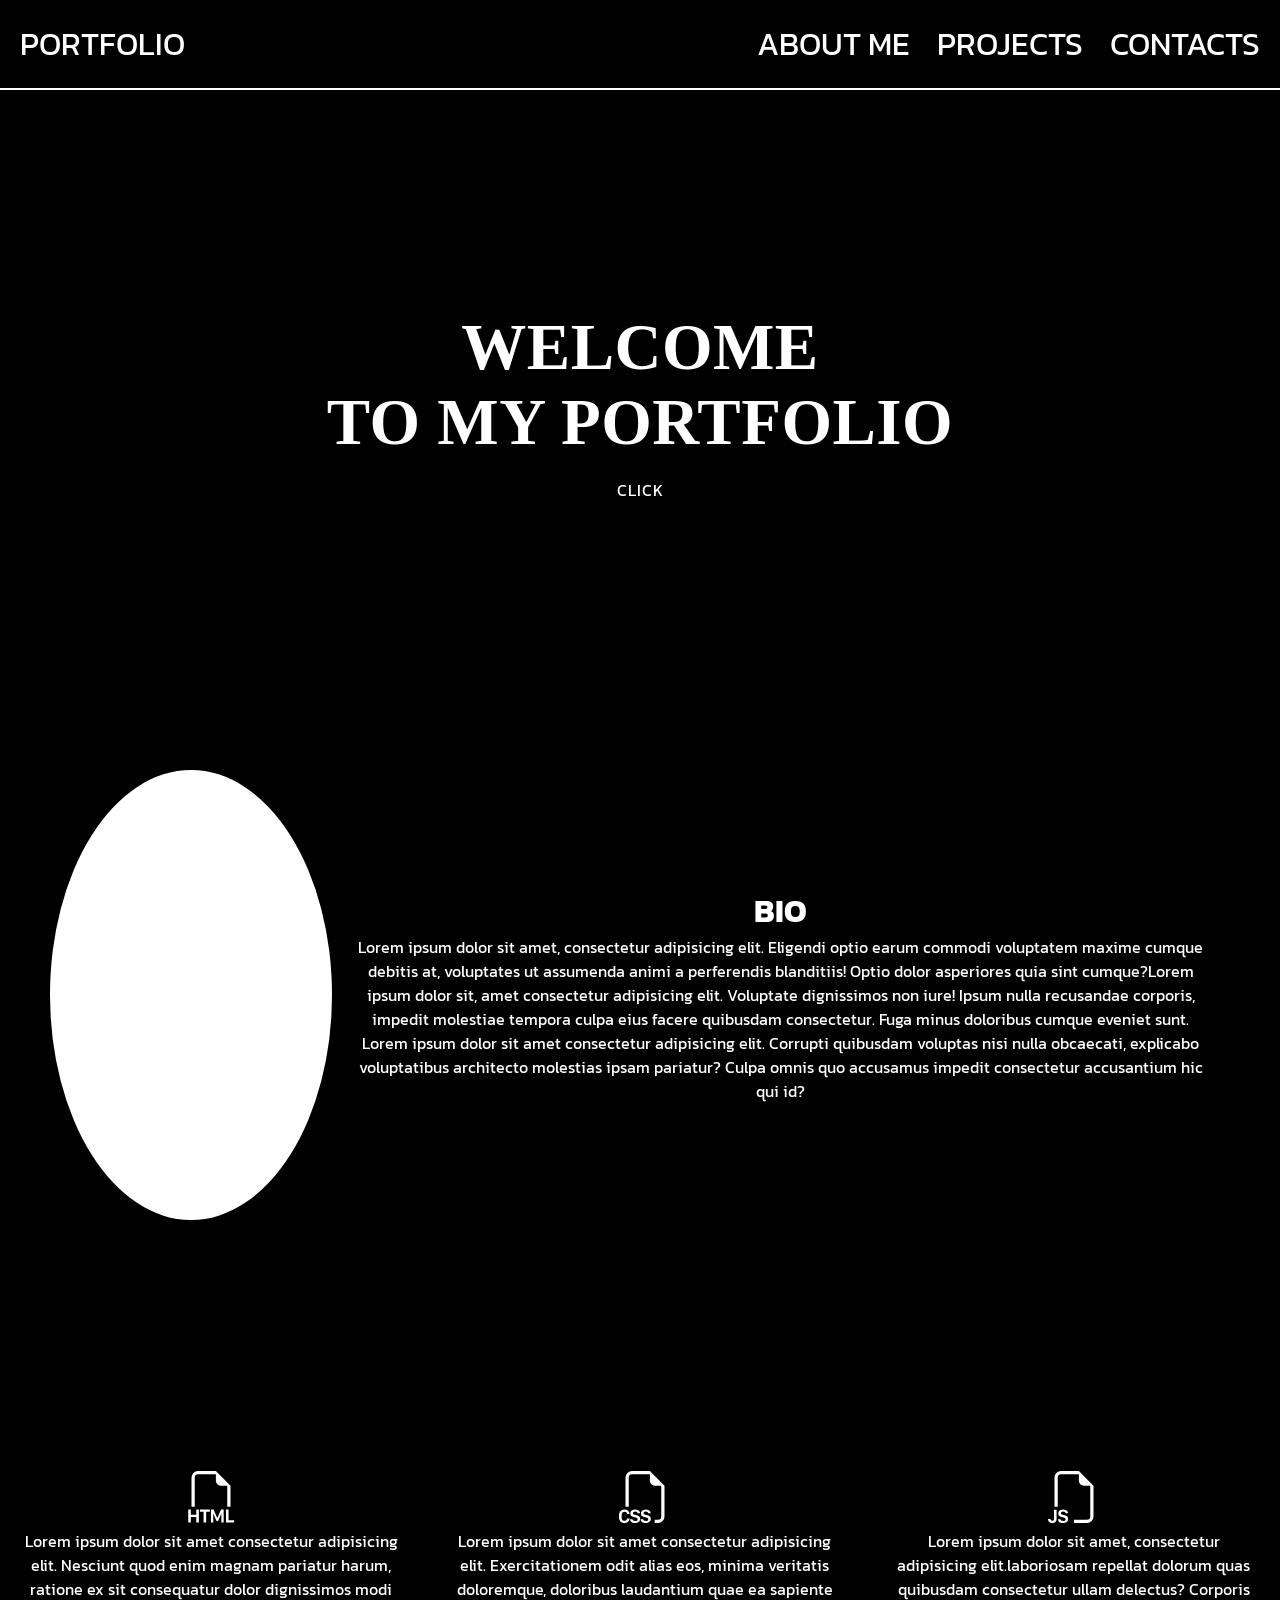
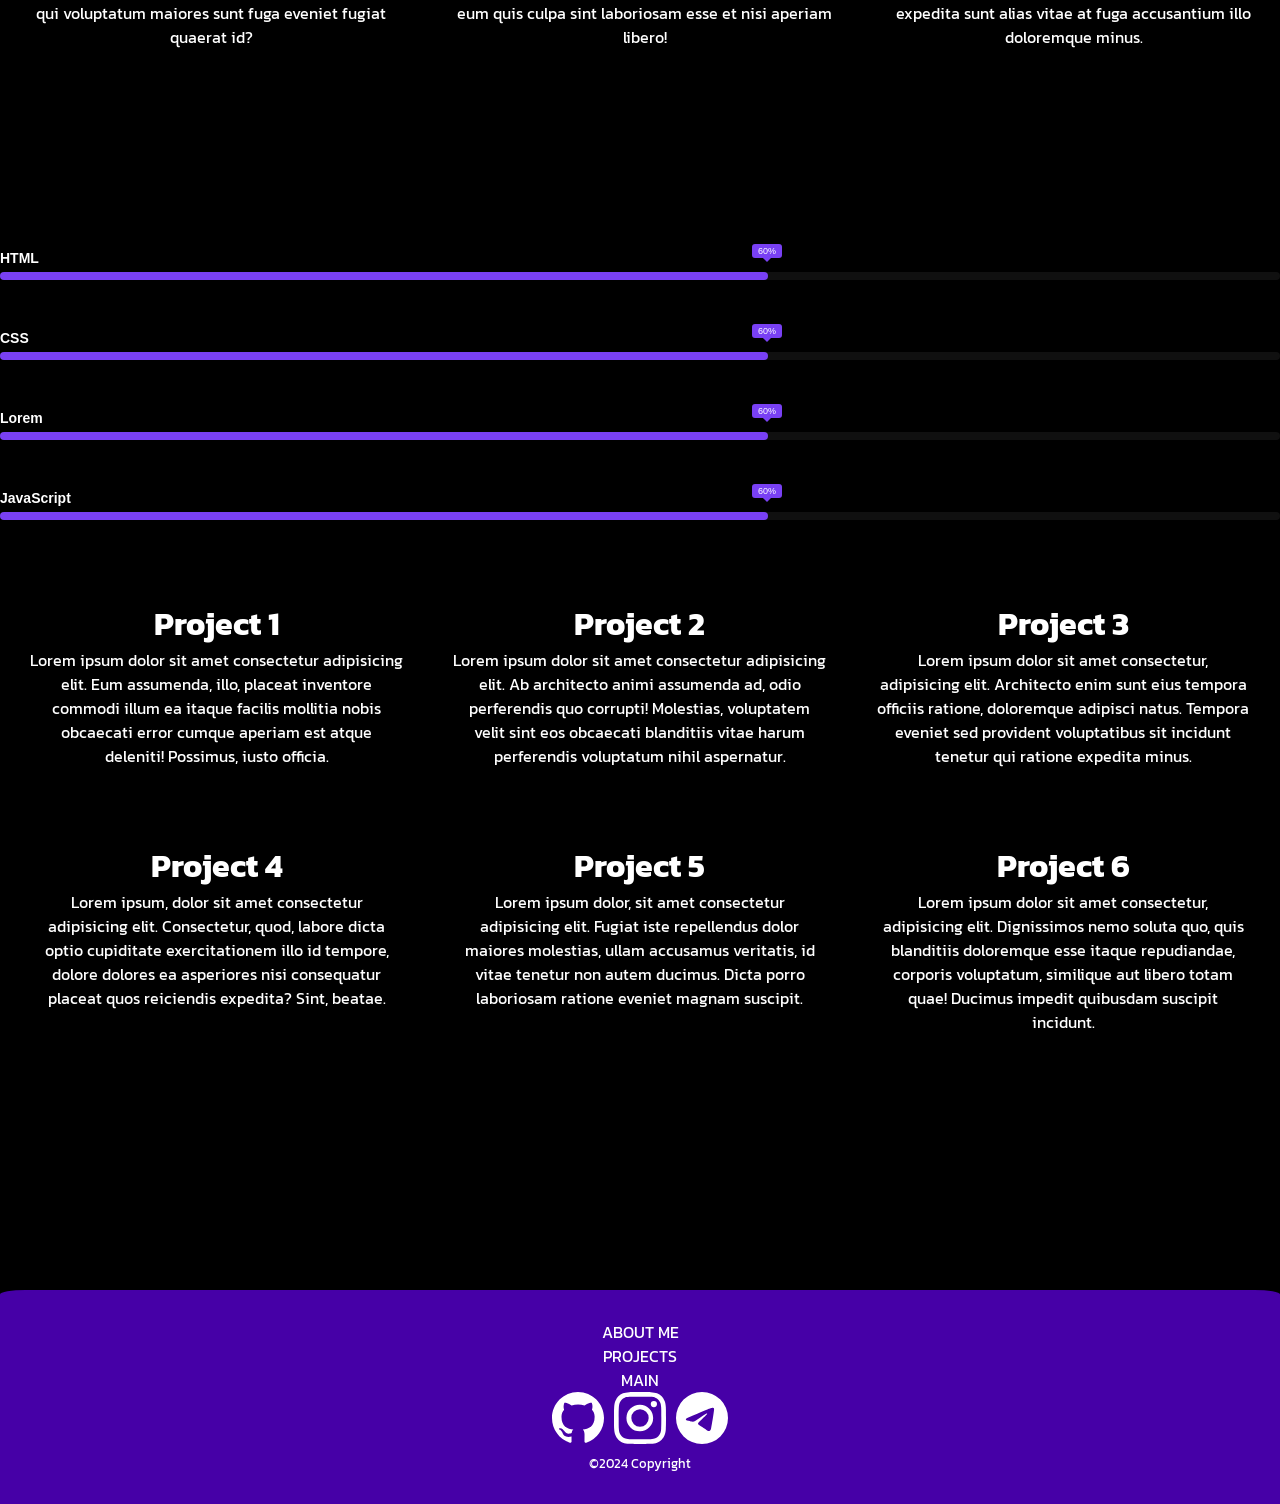
==== commit 07cd8c1b: "first commit" ====
--- a/main.html
+++ b/main.html
@@ -16,37 +16,33 @@
     <header class="header">
         <div class="container">
             <div class="nead__inner">
-                
                 <div class="__logo">
-                    Portfolio
+                    <a href="#Main">Portfolio</a>
                 </div>
-                <nav class="nav" id="nav" data-opened="false">
-                    <button class="close"></button>
+                <nav class="nav" id="nav">
                     <a href="#Cards" class="nav__link">About me</a>
                     <a href="#Info" class="nav__link">Projects</a>
                     <a href="#contacts" class="nav__link">Contacts</a>
                 </nav>
-                <button class="open"></button>
-
             </div>
         </div>
     </header>
 
     <div class="video-background">
         <video autoplay muted loop id="myVideo">
-            <source src="/video/lavapoint.mp4" type="video/mp4">
+            <source src="./video/lavapoint.mp4" type="video/mp4">
         </video>
     </div>
     <div class="content">
-        <div class="intro">
+        <div class="intro" id="Main">
             <div class="container">
                 <div class="title__text">
                     <h2 class="intro__titls">Welcome</h2>
                     <h2 class="intro__titls">to my Portfolio</h2>
-                    <a href="#Info" class="btn-flip" data-back="ЩА ЖДИ" data-front="Click"></a>
+                    <a href="#Info" class="btn-flip" data-back="CLICK" data-front="CLICK"></a>
                 </div>
             </div>
-        </div><!-- Контент страницы -->
+        </div>
     </div>
 
     <div class="biography">
@@ -56,9 +52,8 @@
                     <div class="photo">
                         
                     </div>
-
                     <div class="text__bio">
-                        <h1>Lorem</h1>
+                        <h1>BIO</h1>
                         <p>Lorem ipsum dolor sit amet, consectetur adipisicing elit. Eligendi optio earum commodi voluptatem maxime cumque debitis at, voluptates ut assumenda animi a perferendis blanditiis! Optio dolor asperiores quia sint cumque?Lorem ipsum dolor sit, amet consectetur adipisicing elit. Voluptate dignissimos non iure! Ipsum nulla recusandae corporis, impedit molestiae tempora culpa eius facere quibusdam consectetur. Fuga minus doloribus cumque eveniet sunt.
                             Lorem ipsum dolor sit amet consectetur adipisicing elit. Corrupti quibusdam voluptas nisi nulla obcaecati, explicabo voluptatibus architecto molestias ipsam pariatur? Culpa omnis quo accusamus impedit consectetur accusantium hic qui id?</p>
                     </div>
@@ -79,7 +74,7 @@
                     </div>
                     <div class="about">
                         <svg xmlns="http://www.w3.org/2000/svg" width="16" height="16" fill="currentColor" class="bi bi-filetype-css" viewBox="0 0 16 16">
-                            <path fill-rule="evenodd" d="M14 4.5V14a2 2 0 0 1-2 2h-1v-1h1a1 1 0 0 0 1-1V4.5h-2A1.5 1.5 0 0 1 9.5 3V1H4a1 1 0 0 0-1 1v9H2V2a2 2 0 0 1 2-2h5.5zM3.397 14.841a1.13 1.13 0 0 0 .401.823q.195.162.478.252.284.091.665.091.507 0 .859-.158.354-.158.539-.44.187-.284.187-.656 0-.336-.134-.56a1 1 0 0 0-.375-.357 2 2 0 0 0-.566-.21l-.621-.144a1 1 0 0 1-.404-.176.37.37 0 0 1-.144-.299q0-.234.185-.384.188-.152.512-.152.214 0 .37.068a.6.6 0 0 1 .246.181.56.56 0 0 1 .12.258h.75a1.1 1.1 0 0 0-.2-.566 1.2 1.2 0 0 0-.5-.41 1.8 1.8 0 0 0-.78-.152q-.439 0-.776.15-.337.149-.527.421-.19.273-.19.639 0 .302.122.524.124.223.352.367.228.143.539.213l.618.144q.31.073.463.193a.39.39 0 0 1 .152.326.5.5 0 0 1-.085.29.56.56 0 0 1-.255.193q-.167.07-.413.07-.175 0-.32-.04a.8.8 0 0 1-.248-.115.58.58 0 0 1-.255-.384zM.806 13.693q0-.373.102-.633a.87.87 0 0 1 .302-.399.8.8 0 0 1 .475-.137q.225 0 .398.097a.7.7 0 0 1 .272.26.85.85 0 0 1 .12.381h.765v-.072a1.33 1.33 0 0 0-.466-.964 1.4 1.4 0 0 0-.489-.272 1.8 1.8 0 0 0-.606-.097q-.534 0-.911.223-.375.222-.572.632-.195.41-.196.979v.498q0 .568.193.976.197.407.572.626.375.217.914.217.439 0 .785-.164t.55-.454a1.27 1.27 0 0 0 .226-.674v-.076h-.764a.8.8 0 0 1-.118.363.7.7 0 0 1-.272.25.9.9 0 0 1-.401.087.85.85 0 0 1-.478-.132.83.83 0 0 1-.299-.392 1.7 1.7 0 0 1-.102-.627zM6.78 15.29a1.2 1.2 0 0 1-.111-.449h.764a.58.58 0 0 0 .255.384q.106.073.25.114.142.041.319.041.245 0 .413-.07a.56.56 0 0 0 .255-.193.5.5 0 0 0 .085-.29.39.39 0 0 0-.153-.326q-.152-.12-.463-.193l-.618-.143a1.7 1.7 0 0 1-.539-.214 1 1 0 0 1-.351-.367 1.1 1.1 0 0 1-.123-.524q0-.366.19-.639.19-.272.527-.422t.777-.149q.456 0 .779.152.326.153.5.41.18.255.2.566h-.75a.56.56 0 0 0-.12-.258.6.6 0 0 0-.246-.181.9.9 0 0 0-.37-.068q-.324 0-.512.152a.47.47 0 0 0-.184.384q0 .18.143.3a1 1 0 0 0 .404.175l.621.143q.326.075.566.211t.375.358.135.56q0 .37-.188.656a1.2 1.2 0 0 1-.539.439q-.351.158-.858.158-.381 0-.665-.09a1.4 1.4 0 0 1-.478-.252 1.1 1.1 0 0 1-.29-.375"/>
+                            <path fiOll-rule="evenodd" d="M14 4.5V14a2 2 0 0 1-2 2h-1v-1h1a1 1 0 0 0 1-1V4.5h-2A1.5 1.5 0 0 1 9.5 3V1H4a1 1 0 0 0-1 1v9H2V2a2 2 0 0 1 2-2h5.5zM3.397 14.841a1.13 1.13 0 0 0 .401.823q.195.162.478.252.284.091.665.091.507 0 .859-.158.354-.158.539-.44.187-.284.187-.656 0-.336-.134-.56a1 1 0 0 0-.375-.357 2 2 0 0 0-.566-.21l-.621-.144a1 1 0 0 1-.404-.176.37.37 0 0 1-.144-.299q0-.234.185-.384.188-.152.512-.152.214 0 .37.068a.6.6 0 0 1 .246.181.56.56 0 0 1 .12.258h.75a1.1 1.1 0 0 0-.2-.566 1.2 1.2 0 0 0-.5-.41 1.8 1.8 0 0 0-.78-.152q-.439 0-.776.15-.337.149-.527.421-.19.273-.19.639 0 .302.122.524.124.223.352.367.228.143.539.213l.618.144q.31.073.463.193a.39.39 0 0 1 .152.326.5.5 0 0 1-.085.29.56.56 0 0 1-.255.193q-.167.07-.413.07-.175 0-.32-.04a.8.8 0 0 1-.248-.115.58.58 0 0 1-.255-.384zM.806 13.693q0-.373.102-.633a.87.87 0 0 1 .302-.399.8.8 0 0 1 .475-.137q.225 0 .398.097a.7.7 0 0 1 .272.26.85.85 0 0 1 .12.381h.765v-.072a1.33 1.33 0 0 0-.466-.964 1.4 1.4 0 0 0-.489-.272 1.8 1.8 0 0 0-.606-.097q-.534 0-.911.223-.375.222-.572.632-.195.41-.196.979v.498q0 .568.193.976.197.407.572.626.375.217.914.217.439 0 .785-.164t.55-.454a1.27 1.27 0 0 0 .226-.674v-.076h-.764a.8.8 0 0 1-.118.363.7.7 0 0 1-.272.25.9.9 0 0 1-.401.087.85.85 0 0 1-.478-.132.83.83 0 0 1-.299-.392 1.7 1.7 0 0 1-.102-.627zM6.78 15.29a1.2 1.2 0 0 1-.111-.449h.764a.58.58 0 0 0 .255.384q.106.073.25.114.142.041.319.041.245 0 .413-.07a.56.56 0 0 0 .255-.193.5.5 0 0 0 .085-.29.39.39 0 0 0-.153-.326q-.152-.12-.463-.193l-.618-.143a1.7 1.7 0 0 1-.539-.214 1 1 0 0 1-.351-.367 1.1 1.1 0 0 1-.123-.524q0-.366.19-.639.19-.272.527-.422t.777-.149q.456 0 .779.152.326.153.5.41.18.255.2.566h-.75a.56.56 0 0 0-.12-.258.6.6 0 0 0-.246-.181.9.9 0 0 0-.37-.068q-.324 0-.512.152a.47.47 0 0 0-.184.384q0 .18.143.3a1 1 0 0 0 .404.175l.621.143q.326.075.566.211t.375.358.135.56q0 .37-.188.656a1.2 1.2 0 0 1-.539.439q-.351.158-.858.158-.381 0-.665-.09a1.4 1.4 0 0 1-.478-.252 1.1 1.1 0 0 1-.29-.375"/>
                         </svg>
                         <p>Lorem ipsum dolor sit amet consectetur adipisicing elit. Exercitationem odit alias eos, minima veritatis doloremque, doloribus laudantium quae ea sapiente eum quis culpa sint laboriosam esse et nisi aperiam libero!</p>
                     </div>
@@ -153,7 +148,6 @@
             <div class="contacts__info" id="contacts">
                 <div class="block__contacts">
                     <div class="contacts" id="contact">
-
                         <div class="blocks__nav">
                             <ol>
                                 <ul><a href="#Cards" class="satis">About me</a></ul>
@@ -161,9 +155,8 @@
                                 <ul><a href="#Main" class="satis">Main</a></ul>
                             </ol>
                         </div>
-
                         <a href="https://github.com/stick344" class="social loop">
-                            <svg xmlns="http://www.w3.org/2000/svg" width="16" height="16" fill="currentColor" class="bi bi-github imale__loop" viewBox="0 0 16 16">
+                            <svg xmlns="http://www.w3.org/2000/svg" width="16" height="16" fill="currentColor" class="bi bi-github imale__loop " viewBox="0 0 16 16">
                                 <path d="M8 0C3.58 0 0 3.58 0 8c0 3.54 2.29 6.53 5.47 7.59.4.07.55-.17.55-.38 0-.19-.01-.82-.01-1.49-2.01.37-2.53-.49-2.69-.94-.09-.23-.48-.94-.82-1.13-.28-.15-.68-.52-.01-.53.63-.01 1.08.58 1.23.82.72 1.21 1.87.87 2.33.66.07-.52.28-.87.51-1.07-1.78-.2-3.64-.89-3.64-3.95 0-.87.31-1.59.82-2.15-.08-.2-.36-1.02.08-2.12 0 0 .67-.21 2.2.82.64-.18 1.32-.27 2-.27s1.36.09 2 .27c1.53-1.04 2.2-.82 2.2-.82.44 1.1.16 1.92.08 2.12.51.56.82 1.27.82 2.15 0 3.07-1.87 3.75-3.65 3.95.29.25.54.73.54 1.48 0 1.07-.01 1.93-.01 2.2 0 .21.15.46.55.38A8.01 8.01 0 0 0 16 8c0-4.42-3.58-8-8-8"/>
                             </svg>
                         </a>
@@ -179,7 +172,6 @@
                         </a>
                     </div>
                 </div>
-
                 <small>&copy;2024 Copyright</small>
             </div>
         </div>
--- a/style.css
+++ b/style.css
@@ -177,6 +177,8 @@
     font-family: "Oswald", serif;
 }
 
+/* Video */
+
 .video-background {
     position: fixed;
     right: 0;
@@ -485,8 +487,8 @@
     color: white;
 }
 svg{
-    height: 1.25rem;
-    width: 1.25rem;
+    height: 3.25rem;
+    width: 3.25rem;
     
 }
 svg:hover{
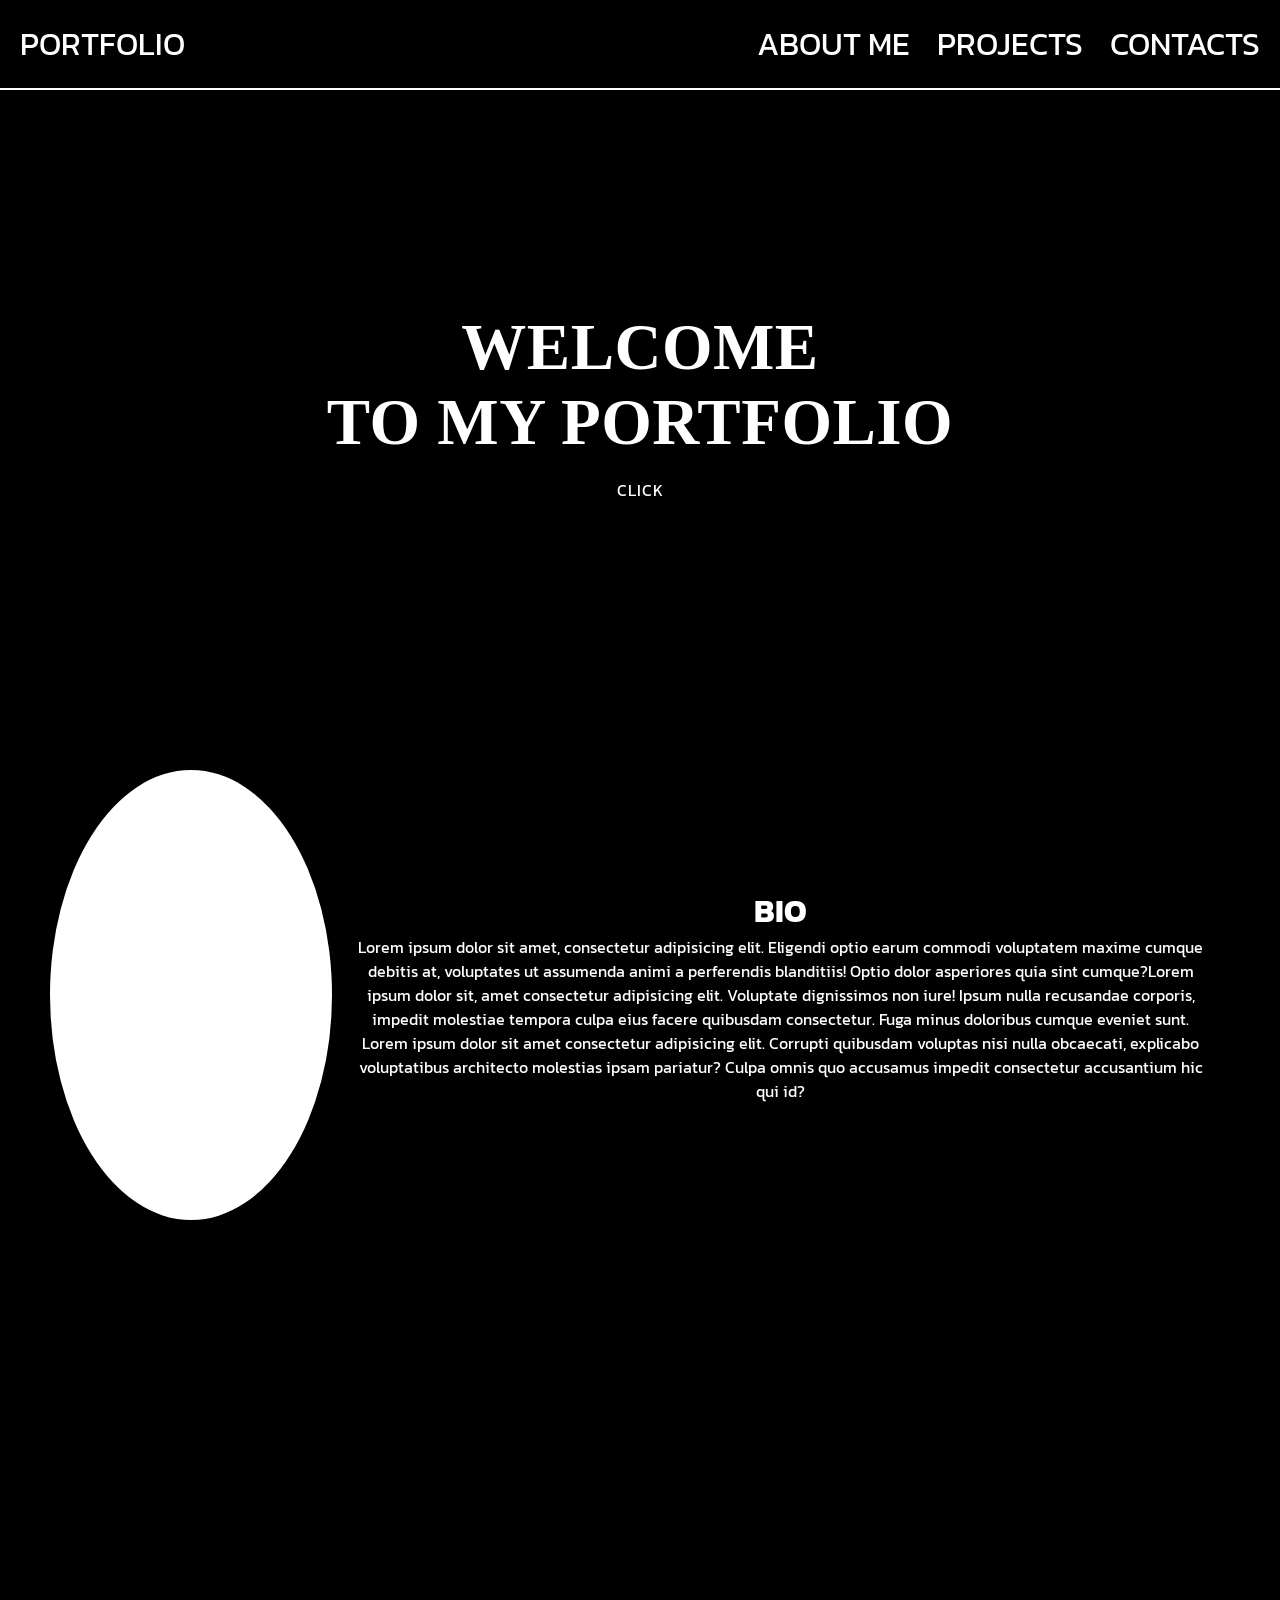
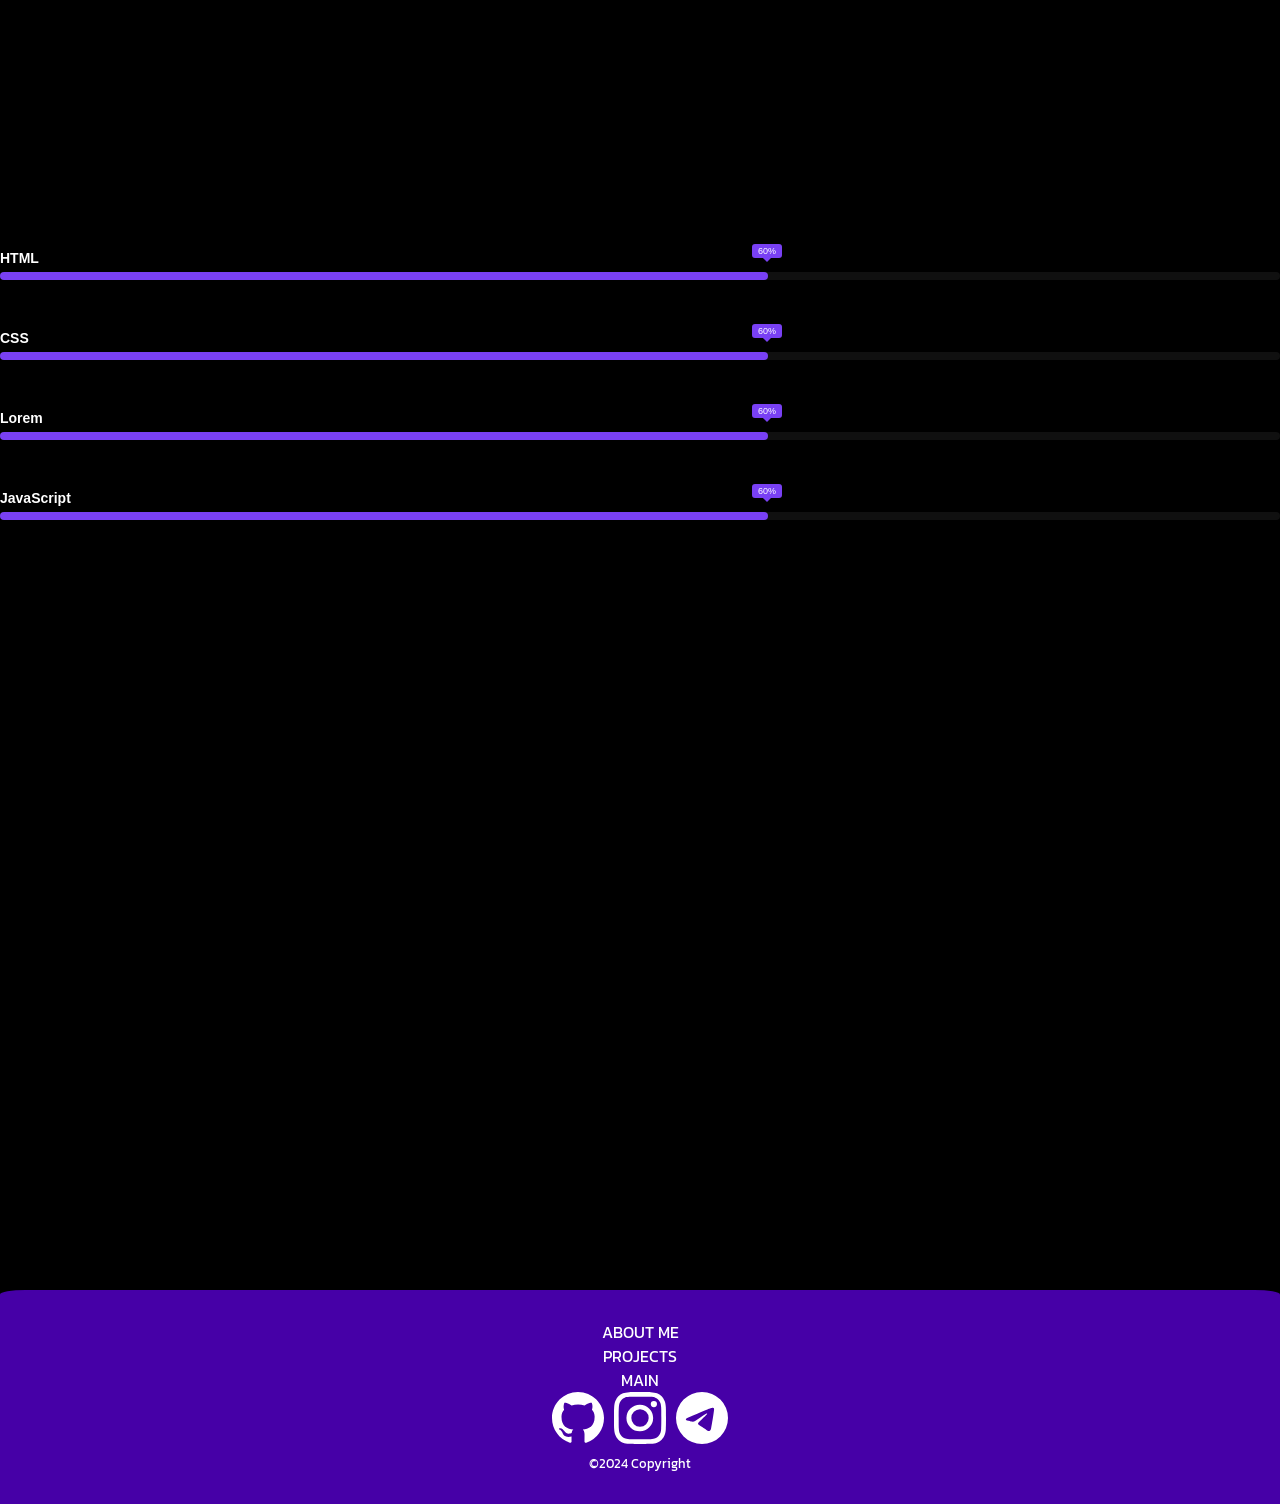
==== commit 65438a48: "second commit" ====
--- a/main.html
+++ b/main.html
@@ -5,8 +5,9 @@
     <meta http-equiv="X-UA-Compatible" content="IE=edge">
     <meta name="viewport" content="width=device-width, initial-scale=1.0">
     <title>Portfolio</title>    
-    <link rel="stylesheet" href="style.css">
-    <link rel="stylesheet" href="button.css">
+    <link rel="stylesheet" href="./style.css">
+    <link rel="stylesheet" href="./button.scss">
+    <link rel="stylesheet" href="./button-style.css">
     <!-- Secular -->
     <link rel="preconnect" href="https://fonts.googleapis.com">
     <link rel="preconnect" href="https://fonts.gstatic.com" crossorigin>
--- a/button-style.css
+++ b/button-style.css
@@ -0,0 +1,54 @@
+.btn-flip {
+    opacity: 1;
+    outline: 0;
+    color: #fff;
+    line-height: 40px;
+    position: relative;
+    margin-top: 10px;
+    text-align: center;
+    letter-spacing: 1px;
+    display: inline-block;
+    text-decoration: none;
+    font-family: "Open Sans";
+    text-transform: uppercase;
+    font-family: "Kanit", sans-serif;
+  }
+  .btn-flip:hover:after {
+    opacity: 1;
+    transform: translateY(0) rotateX(0);
+  }
+  .btn-flip:hover:before {
+    opacity: 0;
+    transform: translateY(50%) rotateX(90deg);
+  }
+  .btn-flip:after {
+    top: 0;
+    left: 0;
+    opacity: 0;
+    width: 100%;
+    color: #fff;
+    display: block;
+    transition: 0.5s;
+    position: absolute;
+    -webkit-backdrop-filter: blur(20px);
+            backdrop-filter: blur(20px);
+    content: attr(data-back);
+    transform: translateY(-50%) rotateX(90deg);
+    border-radius: 5%;
+  }
+  .btn-flip:before {
+    top: 0;
+    left: 0;
+    opacity: 1;
+    color: #fff;
+    display: block;
+    padding: 0 30px;
+    line-height: 40px;
+    transition: 0.5s;
+    position: relative;
+    -webkit-backdrop-filter: blur(5px);
+            backdrop-filter: blur(5px);
+    content: attr(data-front);
+    transform: translateY(0) rotateX(0);
+    border-radius: 5%;
+  }
